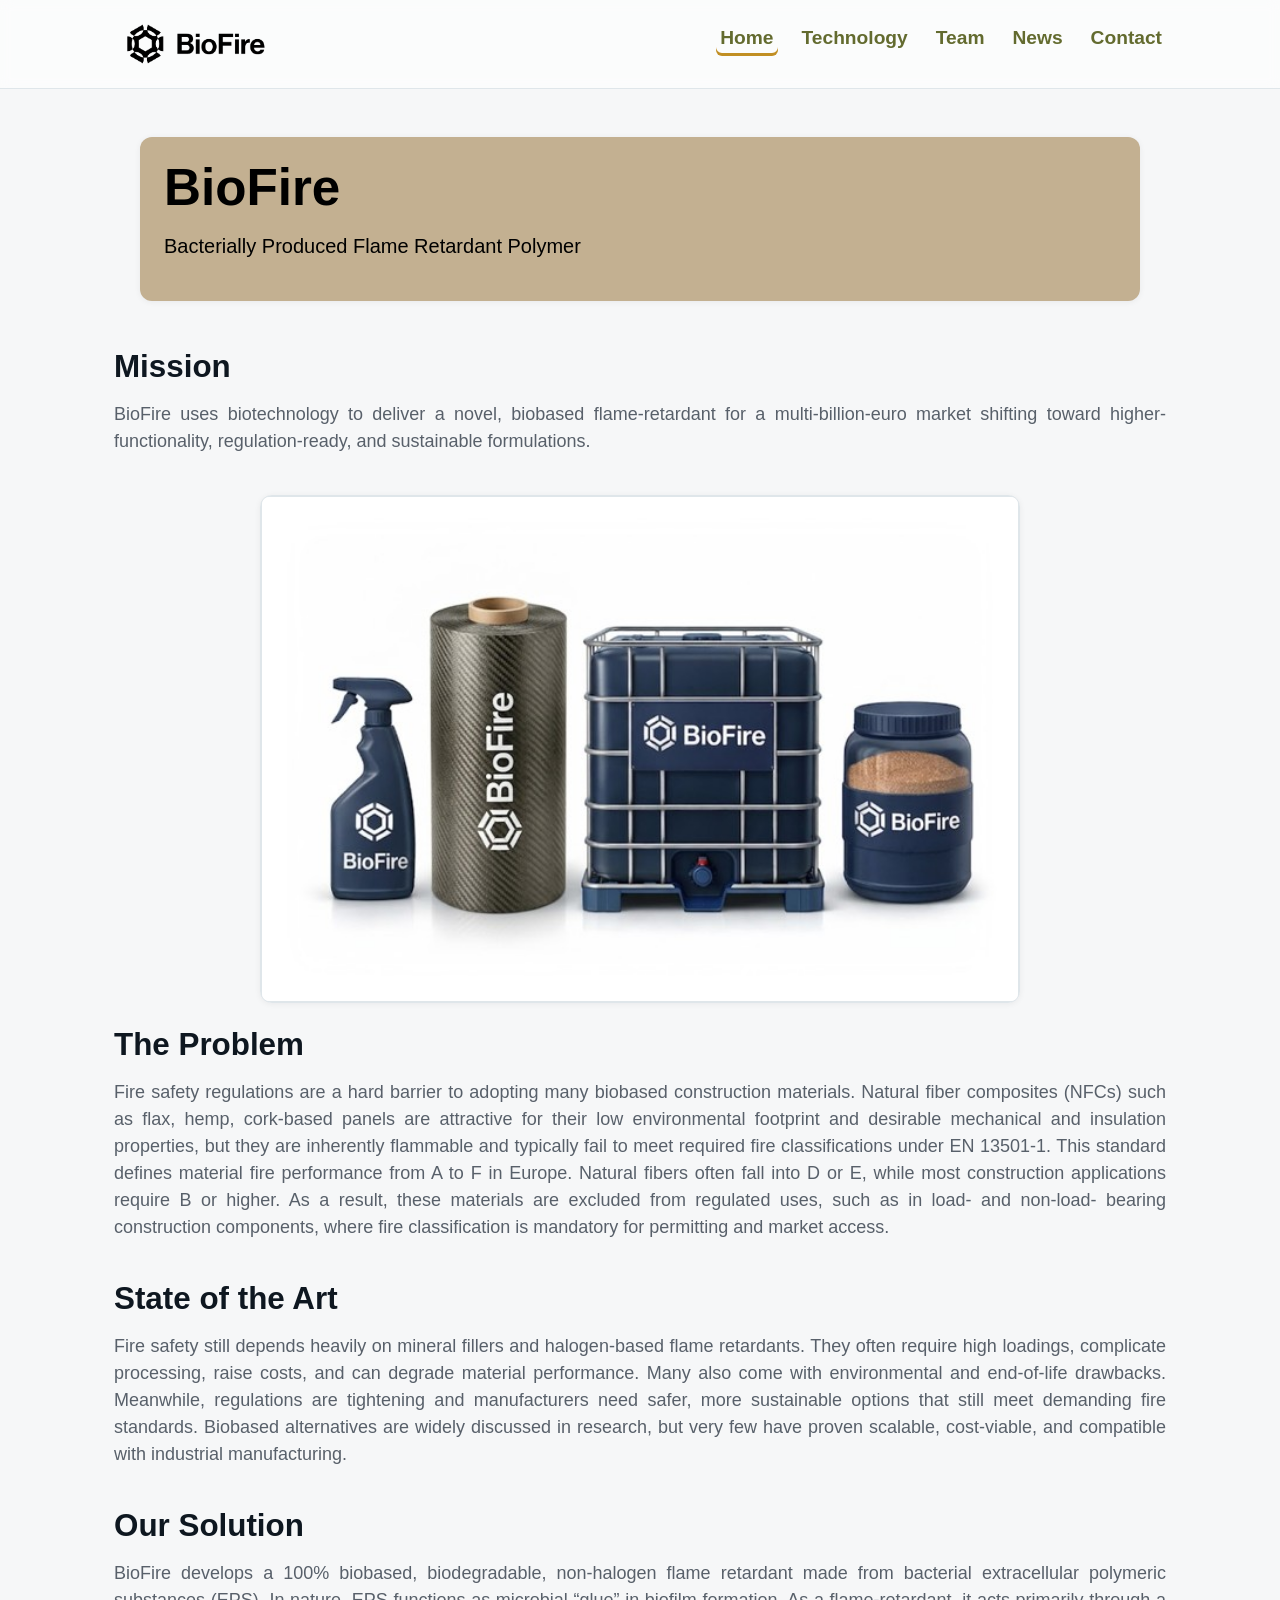
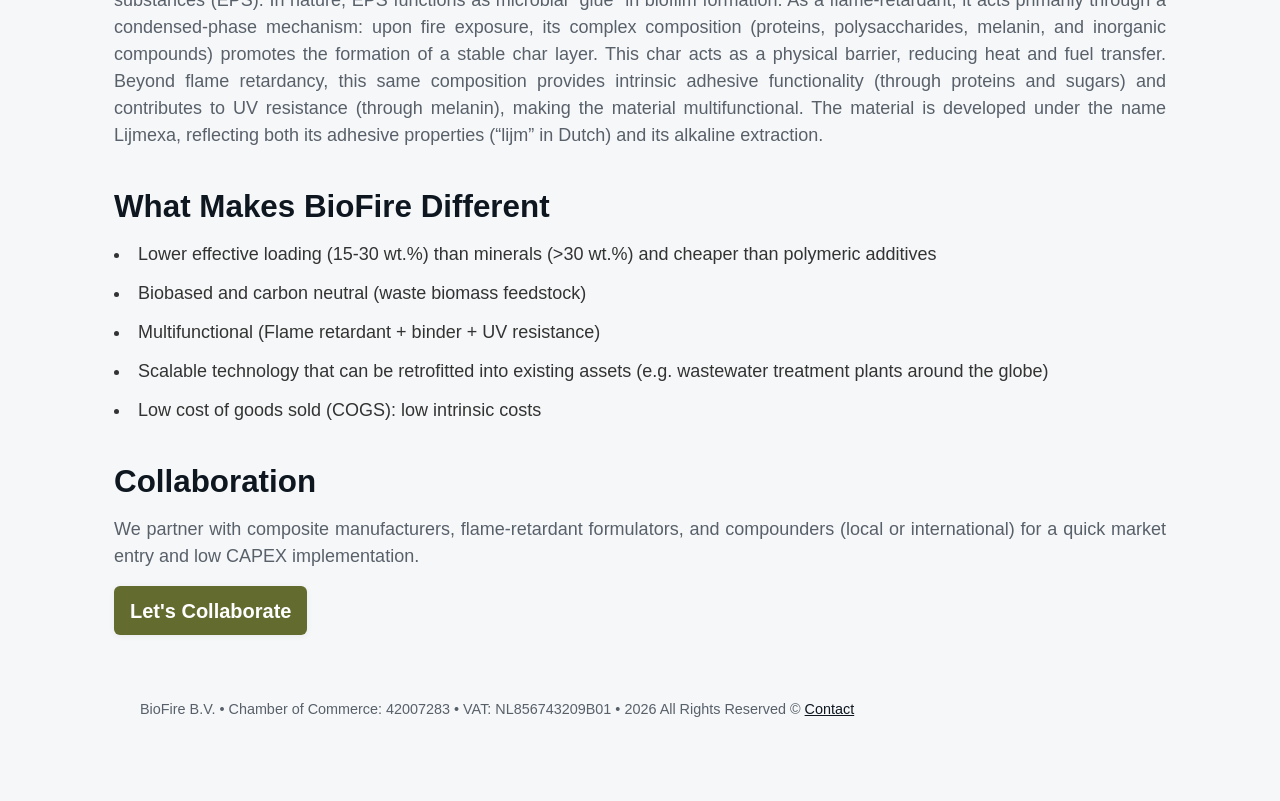
==== index.html @ 43d575d9 "Add files via upload" ====
<!doctype html>
<html lang="en">
<head>
  <meta charset="utf-8" />
  <meta name="viewport" content="width=device-width, initial-scale=1" />
  <title>BioFire – Bacterially-Produced Flame Retardant Polymer</title>
  <link rel="stylesheet" href="style.css" />
</head>
<body>
  <header class="header">
    <nav class="nav">
      <a href="index.html" class="nav-brand" aria-label="BioFire">
        <img src="assets/Logo.png" alt="BioFire logo" class="logo" />
      </a>
      <button class="nav-toggle" aria-label="Toggle navigation">
        <span class="bar"></span>
        <span class="bar"></span>
        <span class="bar"></span>
      </button>
      <ul class="nav-links">
        <li><a href="index.html" class="active" aria-current="page">Home</a></li>
        <li><a href="technology.html">Technology</a></li>
        <li><a href="team.html">Team</a></li>
        <li><a href="news.html">News</a></li>
        <li><a href="contact.html">Contact</a></li>
      </ul>
    </nav>
  </header>

  <main class="wrap">
    <section class="hero container">
      <h1>BioFire</h1>
      <p class="subheading">Bacterially Produced Flame Retardant Polymer</p>
    </section>

    <section>
      <h2>Mission</h2>
      <p>BioFire uses biotechnology to deliver a novel, biobased flame-retardant for a multi-billion-euro market shifting toward higher-functionality, regulation-ready, and sustainable formulations.</p>
    </section>

    <section class="container">
      <div class="product-figure card">
        <img src="assets/HomePage_picture.jpg" alt="BioFire product" class="product-image" />
      </div>
    </section>

    <section>
      <h2>The Problem</h2>
      <p>Fire safety regulations are a hard barrier to adopting many biobased construction materials. Natural fiber composites (NFCs) such as flax, hemp, cork-based panels are attractive for their low environmental footprint and desirable mechanical and insulation properties, but they are inherently flammable and typically fail to meet required fire classifications under EN 13501-1. This standard defines material fire performance from A to F in Europe. Natural fibers often fall into D or E, while most construction applications require B or higher. As a result, these materials are excluded from regulated uses, such as in load- and non-load- bearing construction components, where fire classification is mandatory for permitting and market access. </p>
    </section>

    <section>
      <h2>State of the Art</h2>
      <p>Fire safety still depends heavily on mineral fillers and halogen-based flame retardants. They often require high loadings, complicate processing, raise costs, and can degrade material performance. Many also come with environmental and end-of-life drawbacks. Meanwhile, regulations are tightening and manufacturers need safer, more sustainable options that still meet demanding fire standards. Biobased alternatives are widely discussed in research, but very few have proven scalable, cost-viable, and compatible with industrial manufacturing.</p>
    </section>

    <section>
      <h2>Our Solution</h2>
      <p>BioFire develops a 100% biobased, biodegradable, non-halogen flame retardant made from bacterial extracellular polymeric substances (EPS). In nature, EPS functions as microbial “glue” in biofilm formation. As a flame-retardant, it acts primarily through a condensed-phase mechanism: upon fire exposure, its complex composition (proteins, polysaccharides, melanin, and inorganic compounds) promotes the formation of a stable char layer. This char acts as a physical barrier, reducing heat and fuel transfer. Beyond flame retardancy, this same composition provides intrinsic adhesive functionality (through proteins and sugars) and contributes to UV resistance (through melanin), making the material multifunctional. The material is developed under the name Lijmexa, reflecting both its adhesive properties (“lijm” in Dutch) and its alkaline extraction.
    </section>

    <section>
      <h2>What Makes BioFire Different</h2>
        <li>Lower effective loading (15-30 wt.%) than minerals (>30 wt.%) and cheaper than polymeric additives</li>
        <li>Biobased and carbon neutral (waste biomass feedstock)</li>
        <li>Multifunctional (Flame retardant + binder + UV resistance)</li>
        <li>Scalable technology that can be retrofitted into existing assets (e.g. wastewater treatment plants around the globe)</li>
        <li>Low cost of goods sold (COGS): low intrinsic costs</li>
      </ul>
    </section>

    <section>
      <h2>Collaboration</h2>
      <p>We partner with composite manufacturers, flame-retardant formulators, and compounders (local or international) for a quick market entry and low CAPEX implementation.</p>
      <a href="contact.html" class="btn">Let's Collaborate</a>
    </section>
    <footer>
      <div class="container">
        <p> BioFire B.V. • Chamber of Commerce: 42007283 • VAT: NL856743209B01 • 2026 All Rights Reserved © <a href="contact.html">Contact</a></p>
      </div>
    </footer>
    <script src="script.js"></script>
  </main>
</body>
</html>
---- style.css ----
/* Design system variables (adjust to match assets/Color palette.png) */
:root {
  /* Palette (industrial / technical) */
  --color-bg: #f6f7f8;
  --color-surface: #ffffff;
  --color-text: #0e1720;
  --color-muted: #58606a;
  --color-border: #dfe6ea;
  --color-primary: #1f4a6b; /* steel/blue */
  --color-accent: #c18f24;  /* warm amber accent */

  /* Spacing scale */
  --space-xs: 0.25rem;
  --space-sm: 0.5rem;
  --space-md: 1rem;
  --space-lg: 1.5rem;
  --space-xl: 3rem;

  /* Radii & shadows */
  --radius-sm: 6px;
  --radius-md: 12px;
  --shadow-sm: 0 1px 6px rgba(10,20,30,0.06);
  --shadow-md: 0 6px 20px rgba(10,20,30,0.08);

  /* Type scale (fluid) */
  --fs-base: 1.125rem;
  --fs-lg: clamp(1.125rem, 1vw + 0.75rem, 1.25rem);
  --fs-xl: clamp(1.5rem, 2.5vw, 2.625rem);
  --fs-xxl: clamp(2rem, 4vw, 3.25rem);
}

* { box-sizing: border-box; }

body {
  font-family: "Gill Sans Nova", "Gill Sans", "Trebuchet MS", sans-serif;
  -webkit-font-smoothing: antialiased;
  -moz-osx-font-smoothing: grayscale;
  color: var(--color-text);
  background-color: var(--color-bg);
  margin: 0;
  padding: 0;
  line-height: 1.5;
  font-size: var(--fs-base);
}

/* Header & Navigation */
.header {
  border-bottom: 1px solid var(--color-border);
  position: sticky;
  top: 0;
  background-color: rgba(255,255,255,0.6);
  backdrop-filter: blur(6px);
  z-index: 100;
}

.nav {
  max-width: 1100px;
  margin: 0 auto;
  padding: var(--space-md) var(--space-lg);
  display: flex;
  align-items: center;
  justify-content: space-between;
  gap: var(--space-lg);
}

.nav-brand {
  display: inline-flex;
  align-items: center;
  gap: 0.75rem;
  text-decoration: none;
}

.logo {
  height: 56px;
  width: auto;
  display: inline-block;
}

.site-title {
  font-weight: 700;
  color: var(--color-primary);
  font-size: var(--fs-lg);
}

.nav-links {
  display: flex;
  list-style: none;
  margin: 0;
  padding: 0;
  gap: 1.25rem;
  align-items: center;
}

.nav-links a {
  text-decoration: none;
  color: #636B2F;
  font-size: 1.2rem;
  font-weight: 600;
  padding: 0.5rem 0.25rem;
  border-radius: 6px;
}

.nav-links a:hover {
  color: #636B2F;
  box-shadow: inset 0 -3px 0 var(--color-accent);
}

.nav-links a.active,
.nav-links a[aria-current="page"] {
  color: #636B2F;
  box-shadow: inset 0 -3px 0 var(--color-accent);
}

/* Mobile nav toggle */
.nav-toggle {
  background: none;
  border: none;
  display: none;
  gap: 0.5rem;
  align-items: center;
  cursor: pointer;
}

.nav-toggle .bar {
  width: 22px;
  height: 2px;
  background: var(--color-text);
  display: block;
  border-radius: 2px;
}

/* Main content wrapper */
.wrap {
  max-width: 1100px;
  margin: 0 auto;
  padding: var(--space-xl) var(--space-lg);
}

.container { max-width: 1000px; margin: 0 auto; }

/* Hero section */
.hero {
  margin-bottom: var(--space-xl);
  padding: var(--space-lg);
  background: #C3B091;
  border-radius: var(--radius-md);
  box-shadow: var(--shadow-sm);
}

.resources-subheading {
  font-size: 1rem;
}

.hero h1 {
  font-size: var(--fs-xxl);
  font-weight: 800;
  line-height: 1.05;
  margin: 0 0 var(--space-md) 0;
  color: #000;
}

.hero .subheading {
  font-size: var(--fs-lg);
  color: #000;
  margin: 0 0 var(--space-md) 0;
}

.hero-actions { display: flex; gap: var(--space-md); align-items: center; }

/* Section styling */
section { margin-bottom: calc(var(--space-lg) + var(--space-md)); }

h2 {
  font-size: clamp(1.25rem, 1.2vw + 1rem, 2rem);
  font-weight: 700;
  margin: var(--space-lg) 0 var(--space-md) 0;
  line-height: 1.15;
}

h3 {
  font-size: 1.25rem;
  font-weight: 600;
  margin: 1.5rem 0 0.75rem 0;
}

p { margin: 0 0 var(--space-md) 0; color: var(--color-muted); text-align: justify; }

ul, ol {
  margin: 1rem 0;
  padding-left: 1.5rem;
}

li {
  margin-bottom: 0.75rem;
  color: #333;
}

/* Call-to-action button */
.btn {
  display: inline-flex;
  align-items: center;
  gap: 0.5rem;
  background: #636B2F;
  color: white;
  padding: 0.6rem 1rem;
  border-radius: var(--radius-sm);
  text-decoration: none;
  font-weight: 700;
  font-size: var(--fs-lg);
  box-shadow: var(--shadow-sm);
}

.resource-gallery {
  display: grid;
  grid-template-columns: repeat(3, minmax(0, 1fr));
  gap: 1.5rem;
  margin-top: var(--space-lg);
}

.resource-card {
  padding: 1rem;
  display: flex;
  flex-direction: column;
  gap: 0.75rem;
  align-items: stretch;
}

.resource-image {
  width: 100%;
  height: 280px;
  object-fit: cover;
  border-radius: var(--radius-sm);
  display: block;
}

.resource-card figcaption {
  color: var(--color-text);
  font-size: 0.9rem;
  line-height: 1.5;
  text-align: left;
}

.resource-card figcaption strong {
  font-weight: 700;
  display: block;
  margin-bottom: 0.25rem;
}

.btn.secondary {
  background: transparent;
  color: var(--color-primary);
  border: 1px solid var(--color-border);
}

.btn:focus { outline: 3px solid rgba(31,74,107,0.12); }

/* Forms */
.form-group {
  margin-bottom: 1.5rem;
  display: flex;
  flex-direction: column;
}

label {
  font-weight: 500;
  margin-bottom: 0.5rem;
  display: block;
}

input[type="text"],
input[type="email"],
textarea {
  padding: 0.75rem;
  font-family: "Gill Sans Nova", "Gill Sans", "Trebuchet MS", sans-serif;
  font-size: 1rem;
  border: 1px solid var(--color-border);
  border-radius: 4px;
  background-color: #fafafa;
}

input[type="text"]:focus,
input[type="email"]:focus,
textarea:focus {
  outline: none;
  border-color: var(--color-text);
  background-color: var(--color-bg);
}

textarea {
  resize: vertical;
}

a {
  color: var(--color-text);
}

/* Team layout */
.team { display: grid; grid-template-columns: 1fr; gap: 1rem; }

.team-member { display: flex; align-items: center; gap: 1rem; }

.team-photo { width: 88px; height: 88px; object-fit: cover; border-radius: 8px; flex: 0 0 88px; }

.card {
  background: var(--color-surface);
  border: 1px solid var(--color-border);
  border-radius: var(--radius-md);
  padding: 1rem;
  box-shadow: var(--shadow-sm);
}

.card.padded { padding: 1.25rem; }

.card h3 { margin: 0 0 0.5rem 0; color: var(--color-text); }

.section-title {
  display: flex;
  align-items: baseline;
  gap: 1rem;
}

.section-title .eyebrow { color: var(--color-accent); font-weight: 700; }

.muted { color: var(--color-muted); }

.member-info h3 { margin: 0; }

@media (min-width: 720px) { .team { grid-template-columns: 1fr 1fr; } }

/* Cards grid for technology page */
.cards { display: grid; gap: 1rem; grid-template-columns: 1fr; }
@media (min-width: 880px) { .cards { grid-template-columns: repeat(2, 1fr); } }

/* Zoom adjustments */
.team-photo.zoom-out { transform: scale(0.85); }

/* Partners logos */
.partners {
  margin-top: 3rem;
}
.partners-logos {
  display: flex;
  flex-wrap: wrap;
  gap: 1rem;
  align-items: center;
  justify-content: center;
}
.partners-logos img {
  max-height: 48px;
  width: auto;
  opacity: 0.95;
  filter: grayscale(0);
}
@media (min-width: 720px) {
  .partners-logos img { max-height: 64px; }
}

/* Video grid for technology demos */
.video-grid {
  display: grid;
  grid-template-columns: 1fr;
  gap: 1rem;
  margin-top: 1rem;
}
@media (min-width: 880px) { .video-grid { grid-template-columns: repeat(3, 1fr); } }

.video-grid figure {
  margin: 0;
  display: flex;
  flex-direction: column;
  align-items: center;
}

.video-grid video {
  flex: 0 0 auto;
  width: auto;
  height: auto;
  max-width: none;
  border-radius: 6px;
  background: #000;
}

.video-grid figcaption {
  margin-top: 0.5rem;
  font-size: 0.95rem;
  color: #444;
}

.video-note {
  margin-top: 0.75rem;
  font-size: 0.95rem;
  color: #555;
}
@media (max-width: 768px) {
  .video-grid { gap: 0.75rem; }
}

/* Responsive design */
.@media (max-width: 880px) {
  .nav { padding: var(--space-sm) var(--space-md); }
  .nav-links { display: none; }
  .nav-toggle { display: inline-flex; }
  .wrap { padding: var(--space-lg) var(--space-md); }
  .logo { height: 48px; }
  .hero h1 { font-size: clamp(1.5rem, 4vw, 2rem); }
  .hero .subheading { font-size: 0.95rem; }
}

/* When nav open on mobile */
.nav-open .nav-links { display: flex; flex-direction: column; gap: 0.5rem; background: transparent; margin-top: var(--space-sm); }

footer {
  margin-top: var(--space-xl);
  padding: var(--space-md) var(--space-lg);
  background: transparent;
  color: var(--color-muted);
  font-size: 0.9rem;
}

/* Map sizing */
.map-wrapper { max-width: 640px; margin-top: var(--space-md); }
.map-iframe { width: 100%; height: 240px; border: 0; border-radius: 8px; }

/* Product image on Home */
.product-figure { max-width: 760px; margin: 0 auto var(--space-md); padding: 0; }
.product-image { width: 100%; height: auto; display: block; border-radius: 8px; border: 1px solid var(--color-border); }

/* News items */
.news-item { margin-bottom: 2rem; }
.news-image { width: 25%; height: auto; display: block; border-radius: 8px; border: 1px solid var(--color-border); margin-top: 1rem; }
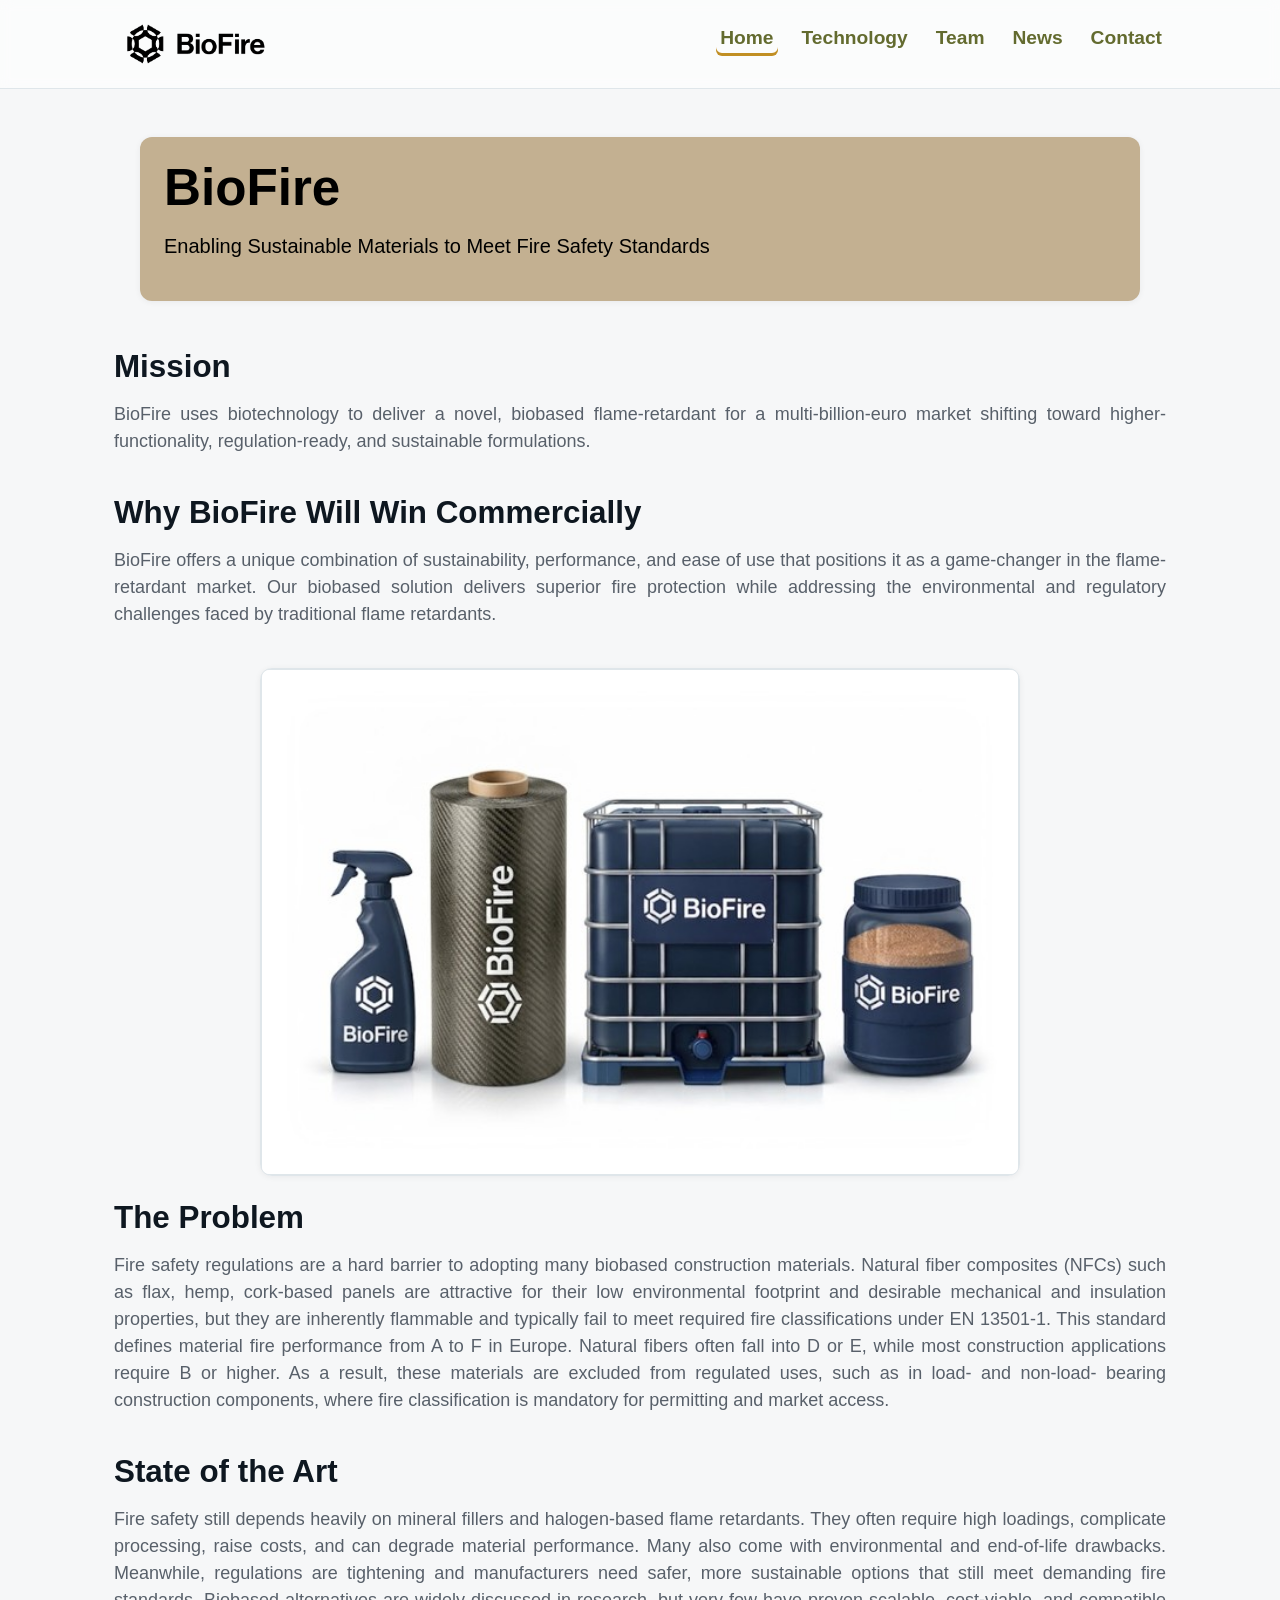
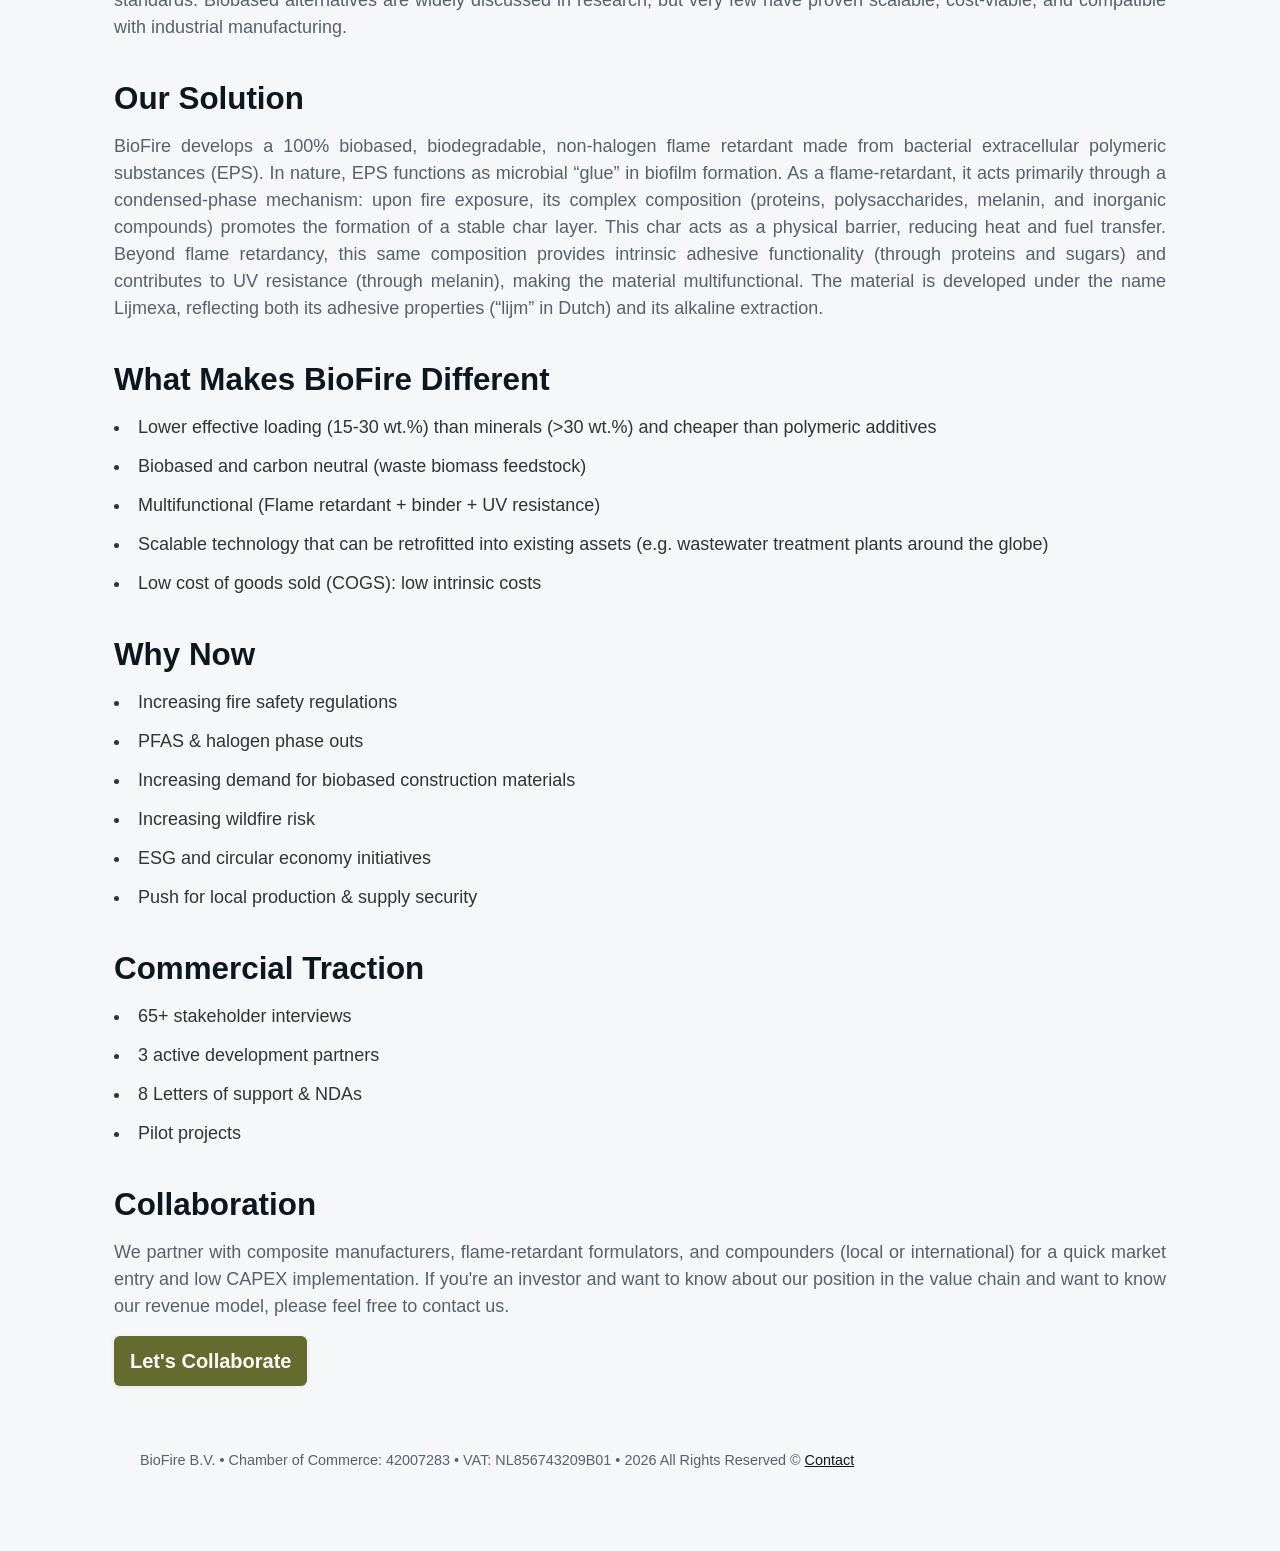
==== commit 758deb65: "Add files via upload" ====
--- a/index.html
+++ b/index.html
@@ -30,12 +30,17 @@
   <main class="wrap">
     <section class="hero container">
       <h1>BioFire</h1>
-      <p class="subheading">Bacterially Produced Flame Retardant Polymer</p>
+      <p class="subheading">Enabling Sustainable Materials to Meet Fire Safety Standards</p>
     </section>
 
     <section>
       <h2>Mission</h2>
       <p>BioFire uses biotechnology to deliver a novel, biobased flame-retardant for a multi-billion-euro market shifting toward higher-functionality, regulation-ready, and sustainable formulations.</p>
+    </section>
+
+    <section>
+      <h2>Why BioFire Will Win Commercially</h2>
+      <p>BioFire offers a unique combination of sustainability, performance, and ease of use that positions it as a game-changer in the flame-retardant market. Our biobased solution delivers superior fire protection while addressing the environmental and regulatory challenges faced by traditional flame retardants.</p>
     </section>
 
     <section class="container">
@@ -69,9 +74,29 @@
       </ul>
     </section>
 
+        <section>
+      <h2>Why Now</h2>
+          <li>Increasing fire safety regulations</li>
+          <li>PFAS & halogen phase outs</li>
+          <li>Increasing demand for biobased construction materials</li>
+          <li>Increasing wildfire risk</li>
+          <li>ESG and circular economy initiatives</li>
+          <li>Push for local production & supply security</li>
+      </ul>
+    </section>
+
+    </section>
+    <section>
+      <h2>Commercial Traction</h2>
+      <li>65+ stakeholder interviews</li>
+      <li>3 active development partners</li>
+      <li>8 Letters of support & NDAs</li>
+      <li>Pilot projects</li>
+    </section>
+
     <section>
       <h2>Collaboration</h2>
-      <p>We partner with composite manufacturers, flame-retardant formulators, and compounders (local or international) for a quick market entry and low CAPEX implementation.</p>
+      <p>We partner with composite manufacturers, flame-retardant formulators, and compounders (local or international) for a quick market entry and low CAPEX implementation. If you're an investor and want to know about our position in the value chain and want to know our revenue model, please feel free to contact us.</p>
       <a href="contact.html" class="btn">Let's Collaborate</a>
     </section>
     <footer>
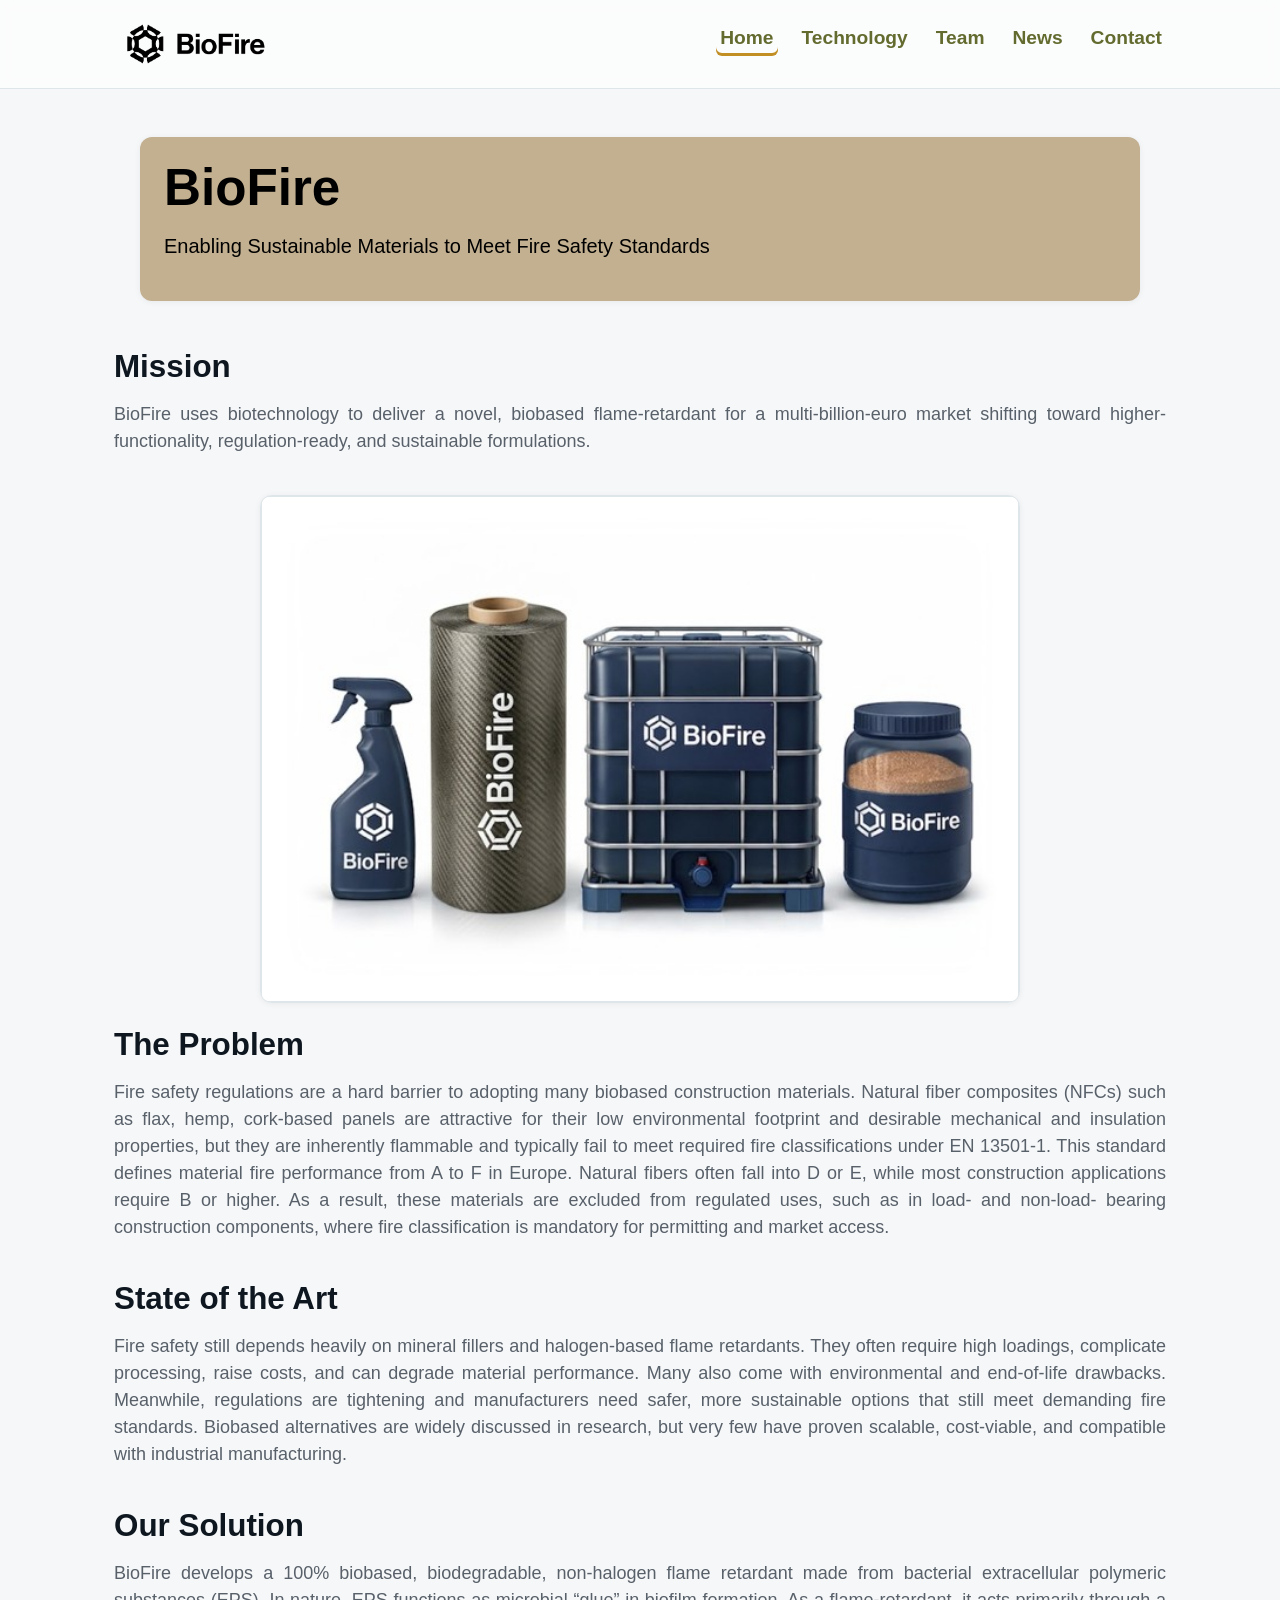
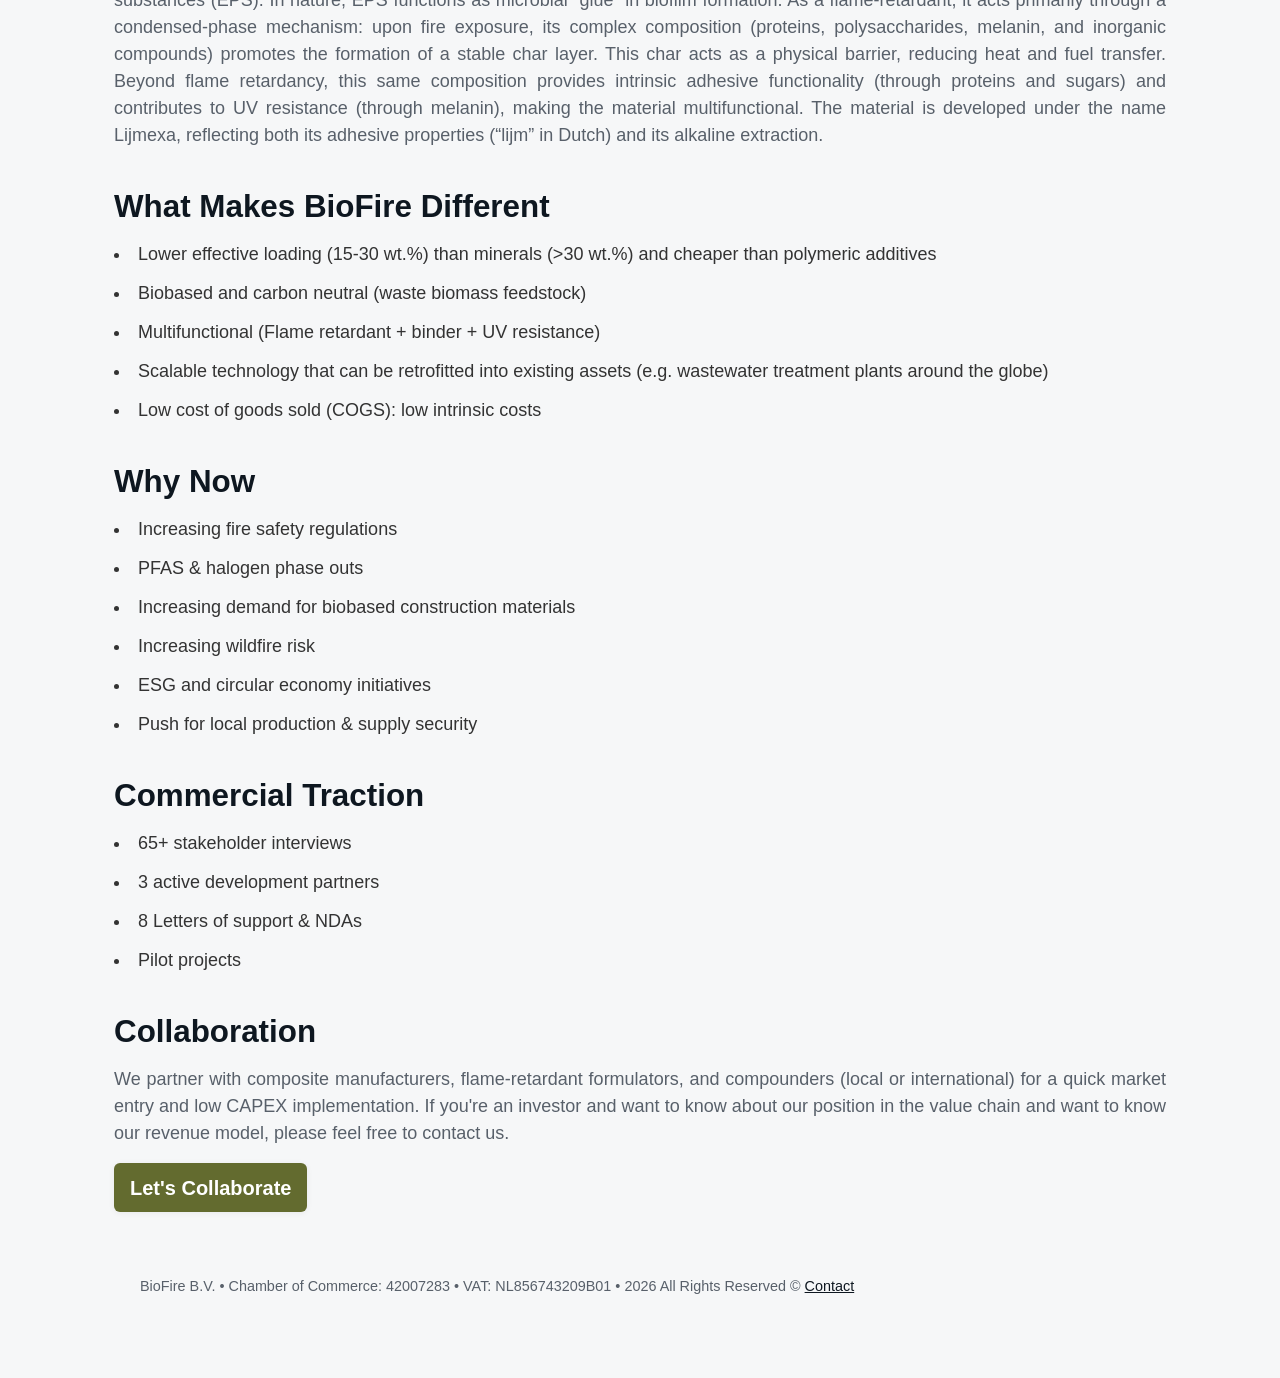
==== commit 41b82ba9: "Add files via upload" ====
--- a/index.html
+++ b/index.html
@@ -36,11 +36,6 @@
     <section>
       <h2>Mission</h2>
       <p>BioFire uses biotechnology to deliver a novel, biobased flame-retardant for a multi-billion-euro market shifting toward higher-functionality, regulation-ready, and sustainable formulations.</p>
-    </section>
-
-    <section>
-      <h2>Why BioFire Will Win Commercially</h2>
-      <p>BioFire offers a unique combination of sustainability, performance, and ease of use that positions it as a game-changer in the flame-retardant market. Our biobased solution delivers superior fire protection while addressing the environmental and regulatory challenges faced by traditional flame retardants.</p>
     </section>
 
     <section class="container">
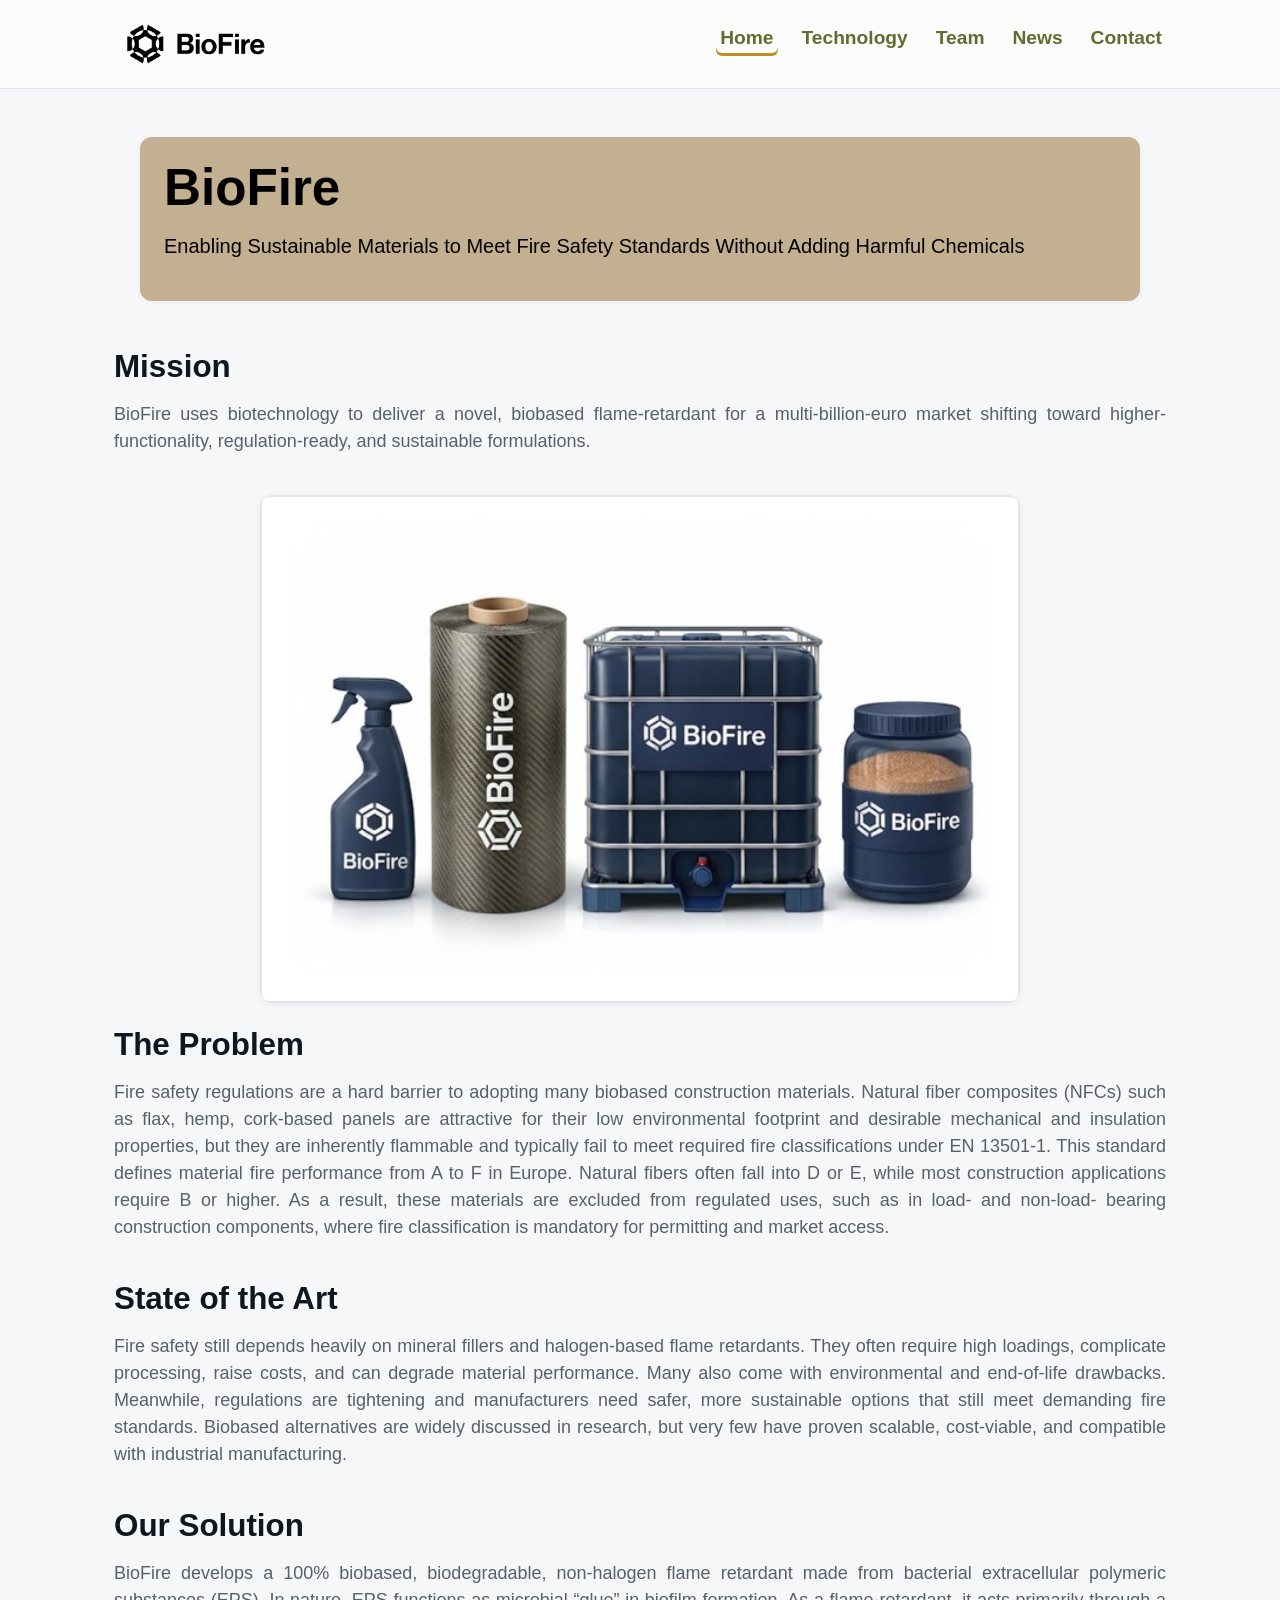
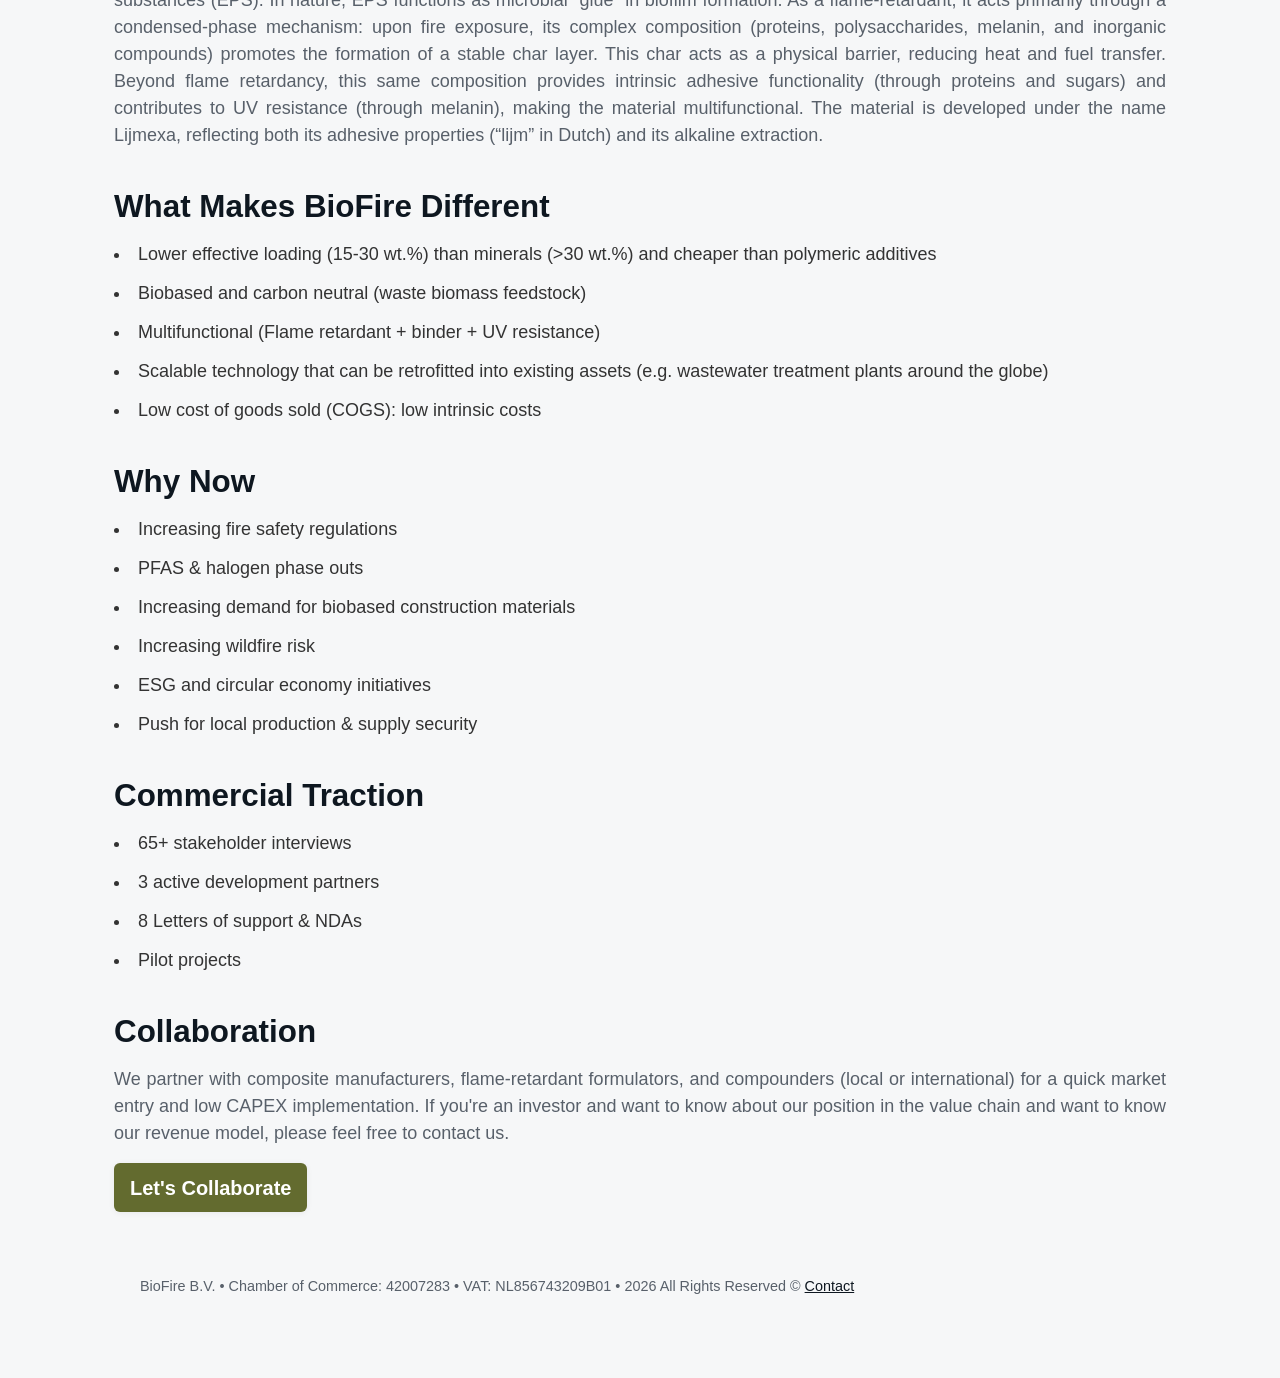
==== commit 4aeaac11: "Add files via upload" ====
--- a/index.html
+++ b/index.html
@@ -30,7 +30,7 @@
   <main class="wrap">
     <section class="hero container">
       <h1>BioFire</h1>
-      <p class="subheading">Enabling Sustainable Materials to Meet Fire Safety Standards</p>
+      <p class="subheading">Enabling Sustainable Materials to Meet Fire Safety Standards Without Adding Harmful Chemicals</p>
     </section>
 
     <section>
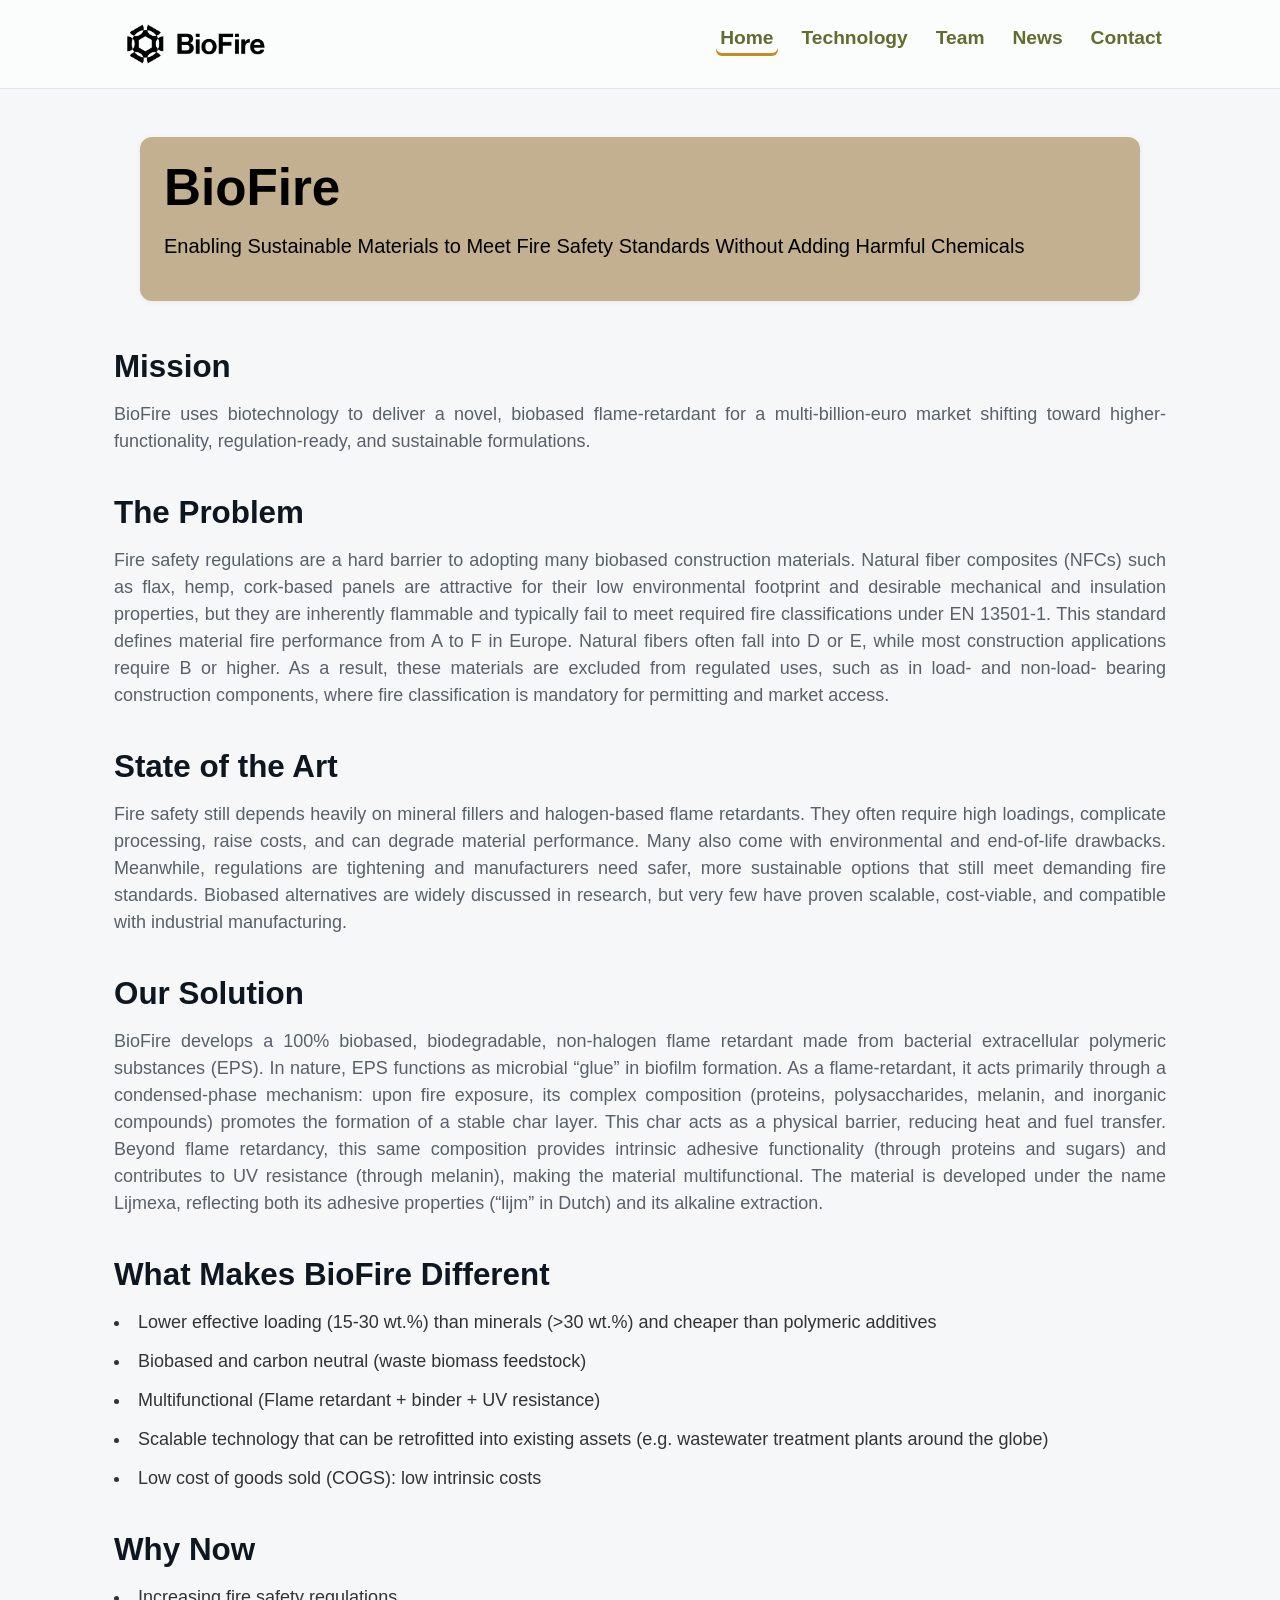
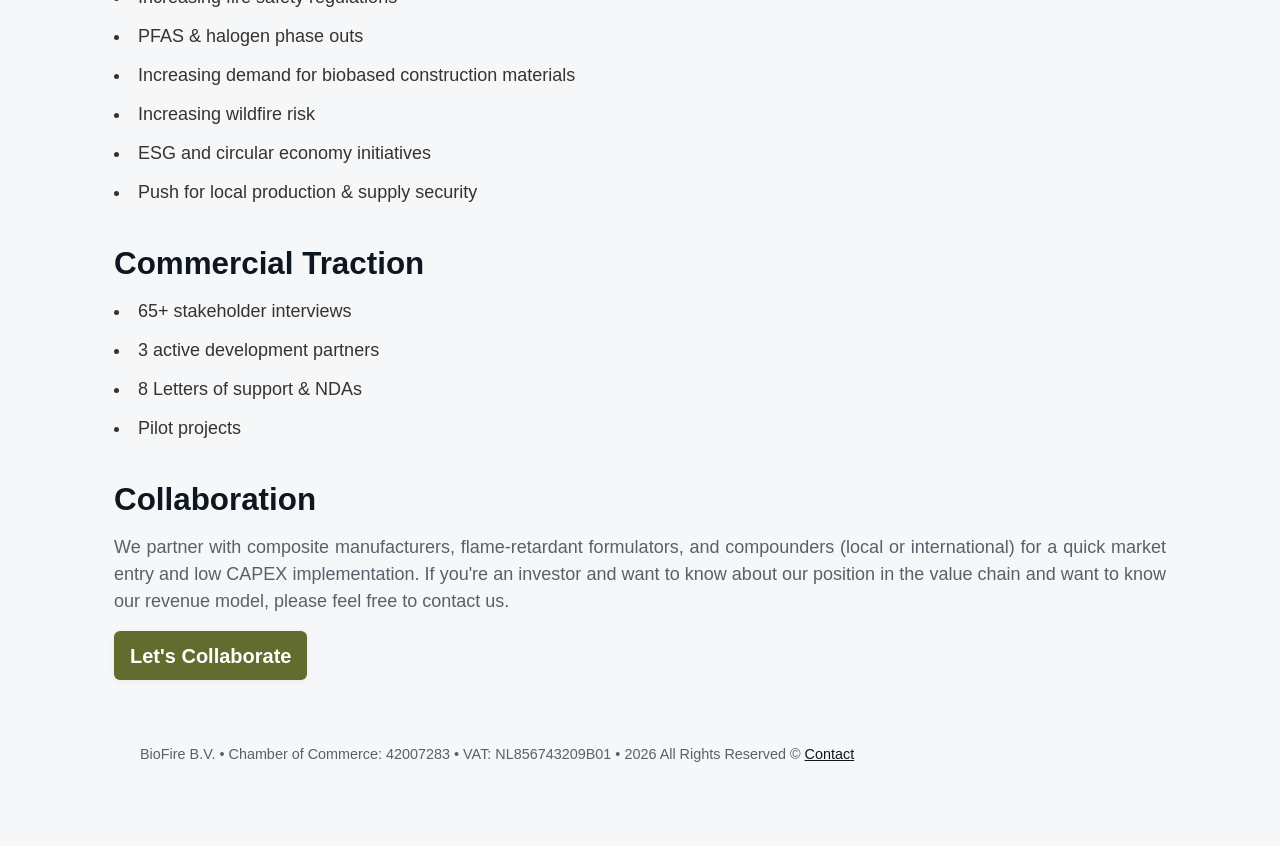
==== commit bd9d72b6: "Add files via upload" ====
--- a/index.html
+++ b/index.html
@@ -36,12 +36,6 @@
     <section>
       <h2>Mission</h2>
       <p>BioFire uses biotechnology to deliver a novel, biobased flame-retardant for a multi-billion-euro market shifting toward higher-functionality, regulation-ready, and sustainable formulations.</p>
-    </section>
-
-    <section class="container">
-      <div class="product-figure card">
-        <img src="assets/HomePage_picture.jpg" alt="BioFire product" class="product-image" />
-      </div>
     </section>
 
     <section>
--- a/style.css
+++ b/style.css
@@ -311,6 +311,24 @@
 
 .card.padded { padding: 1.25rem; }
 
+.summary-box h2,
+.summary-box h3,
+.summary-box p,
+.summary-box li {
+  font-family: inherit;
+}
+
+.summary-box h2,
+.summary-box h3 {
+  color: var(--color-text);
+}
+
+.summary-box p,
+.summary-box li {
+  color: var(--color-muted);
+  text-align: justify;
+}
+
 .card h3 { margin: 0 0 0.5rem 0; color: var(--color-text); }
 
 .section-title {
@@ -369,13 +387,16 @@
   display: flex;
   flex-direction: column;
   align-items: center;
+  width: 100%;
+  max-width: 320px;
+  margin-inline: auto;
 }
 
 .video-grid video {
   flex: 0 0 auto;
-  width: auto;
+  width: 100%;
   height: auto;
-  max-width: none;
+  max-width: 100%;
   border-radius: 6px;
   background: #000;
 }
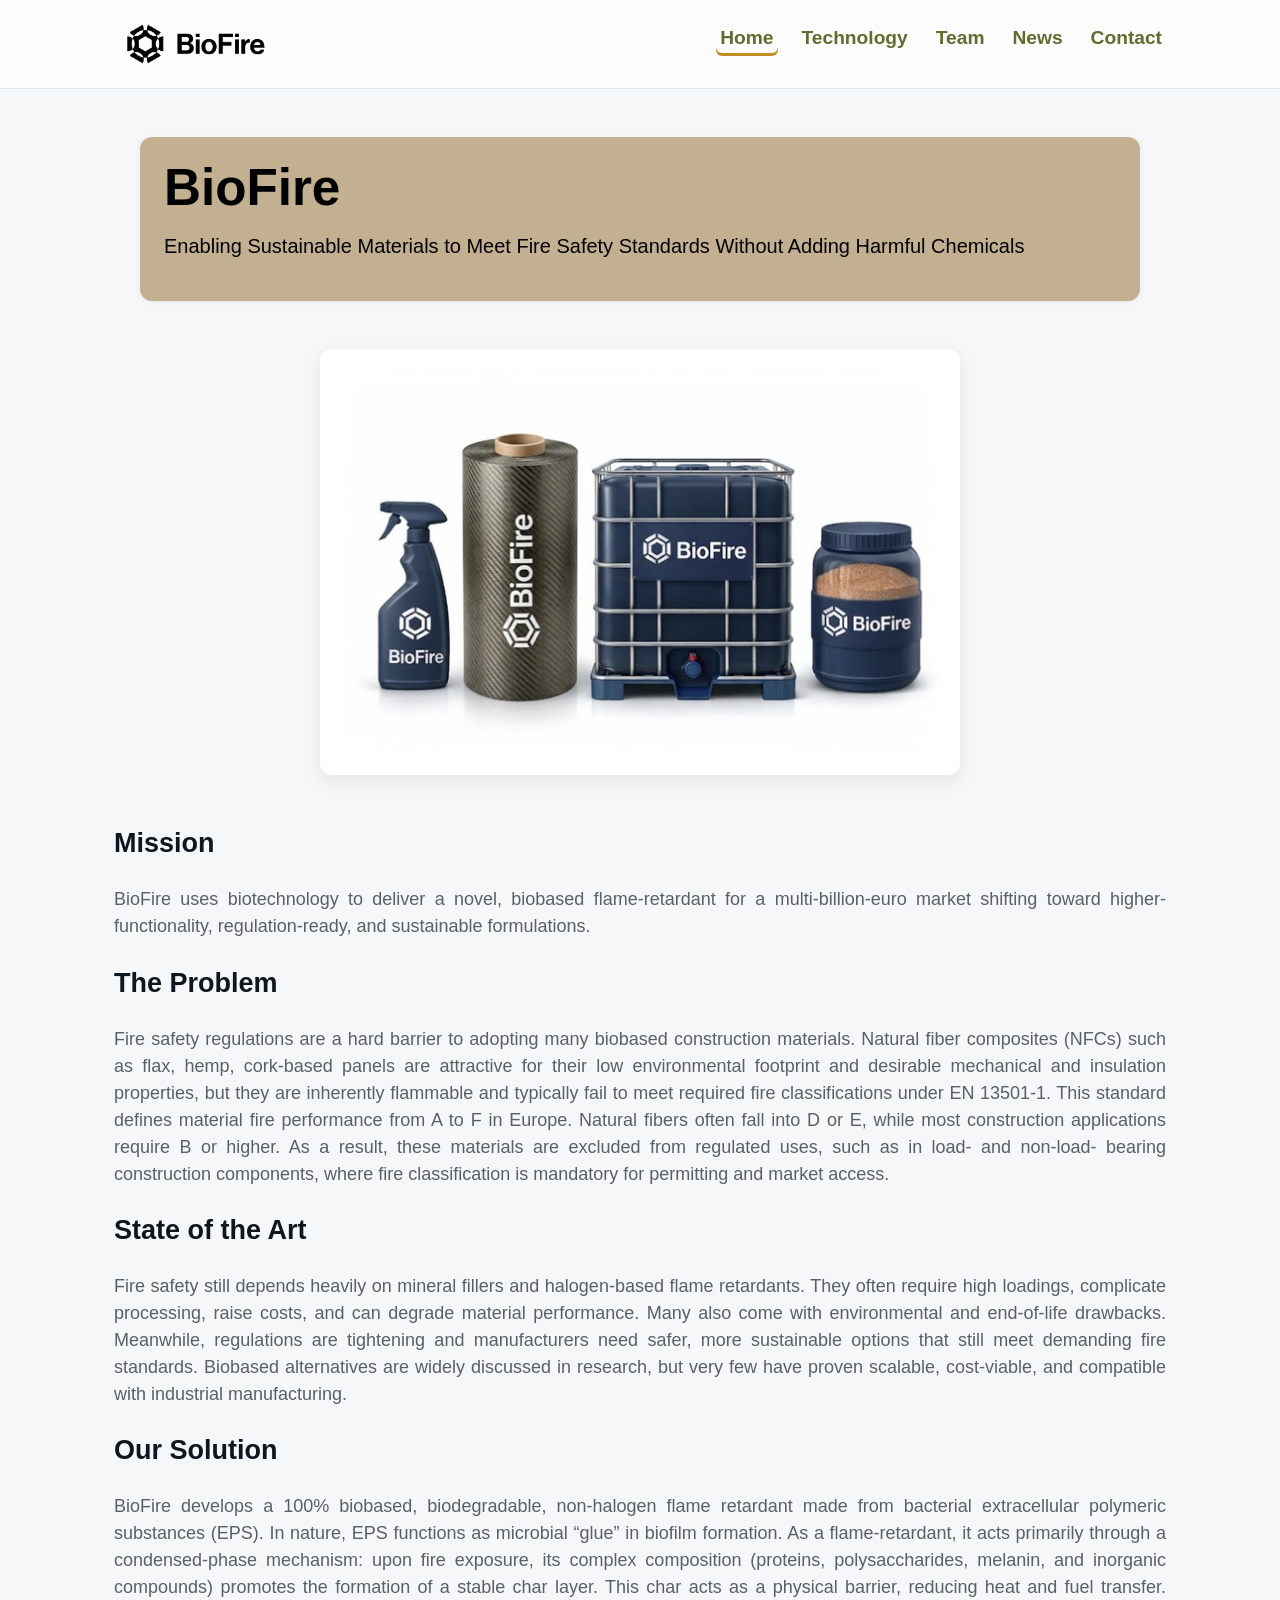
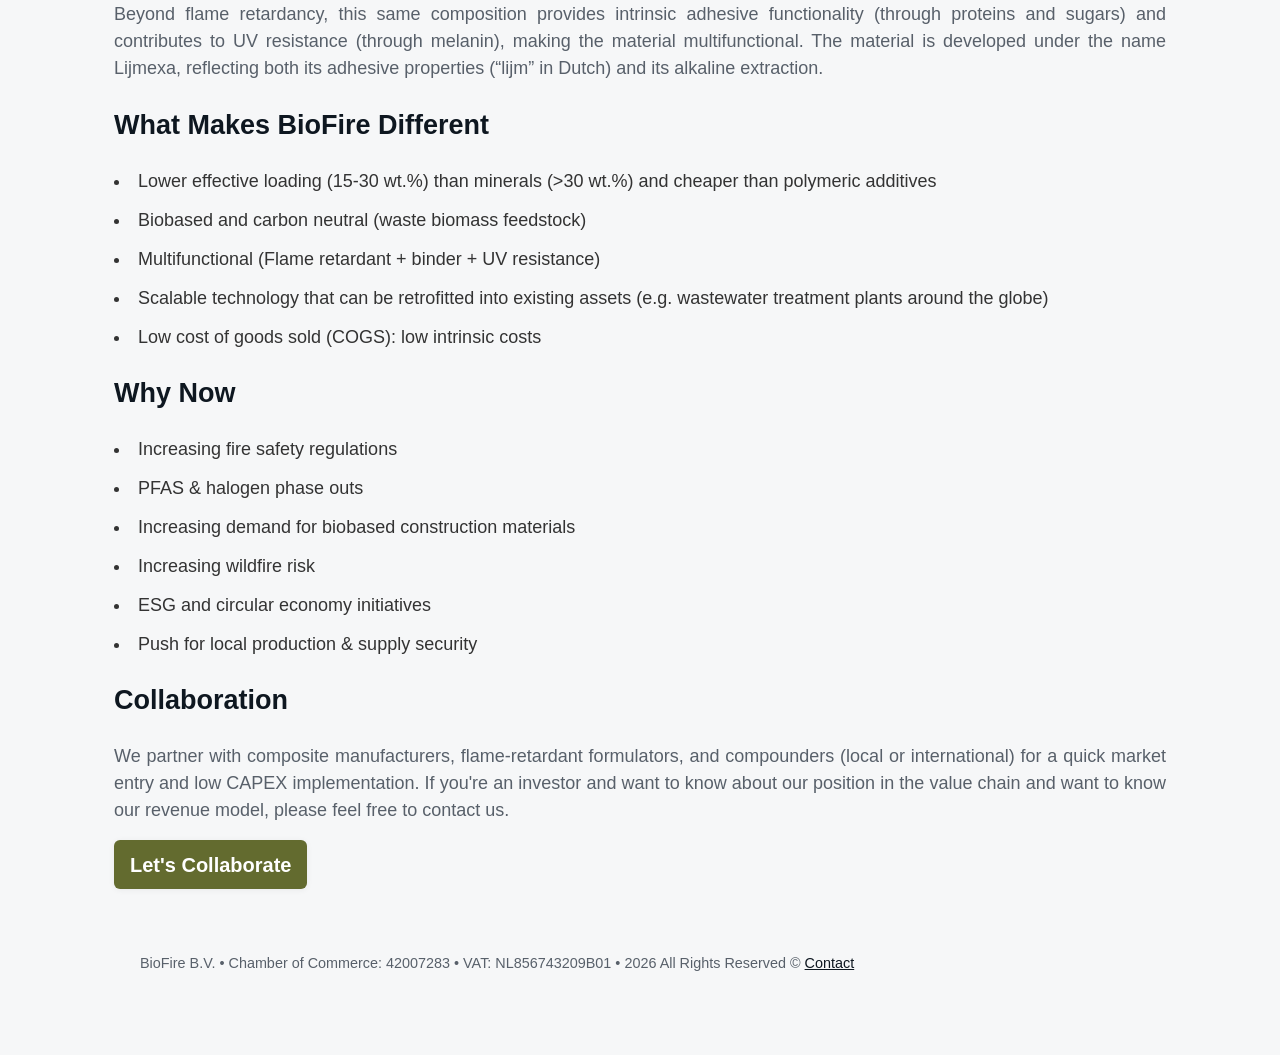
==== commit 12ce4a0a: "Add files via upload" ====
--- a/index.html
+++ b/index.html
@@ -31,6 +31,10 @@
     <section class="hero container">
       <h1>BioFire</h1>
       <p class="subheading">Enabling Sustainable Materials to Meet Fire Safety Standards Without Adding Harmful Chemicals</p>
+    </section>
+
+    <section class="hero-image-section">
+      <img src="assets/HomePage_picture.jpg" alt="BioFire homepage illustration" class="hero-image" />
     </section>
 
     <section>
@@ -74,15 +78,6 @@
       </ul>
     </section>
 
-    </section>
-    <section>
-      <h2>Commercial Traction</h2>
-      <li>65+ stakeholder interviews</li>
-      <li>3 active development partners</li>
-      <li>8 Letters of support & NDAs</li>
-      <li>Pilot projects</li>
-    </section>
-
     <section>
       <h2>Collaboration</h2>
       <p>We partner with composite manufacturers, flame-retardant formulators, and compounders (local or international) for a quick market entry and low CAPEX implementation. If you're an investor and want to know about our position in the value chain and want to know our revenue model, please feel free to contact us.</p>
--- a/style.css
+++ b/style.css
@@ -165,12 +165,22 @@
   margin: 0 0 var(--space-md) 0;
 }
 
-.hero-actions { display: flex; gap: var(--space-md); align-items: center; }
-
-/* Section styling */
-section { margin-bottom: calc(var(--space-lg) + var(--space-md)); }
-
-h2 {
+.hero-image-section {
+  display: flex;
+  justify-content: center;
+  margin: 0 0 var(--space-xl);
+}
+
+.hero-image {
+  display: block;
+  width: 100%;
+  max-width: 640px;
+  height: auto;
+  object-fit: contain;
+  border-radius: var(--radius-md);
+  box-shadow: var(--shadow-md);
+}
+
   font-size: clamp(1.25rem, 1.2vw + 1rem, 2rem);
   font-weight: 700;
   margin: var(--space-lg) 0 var(--space-md) 0;
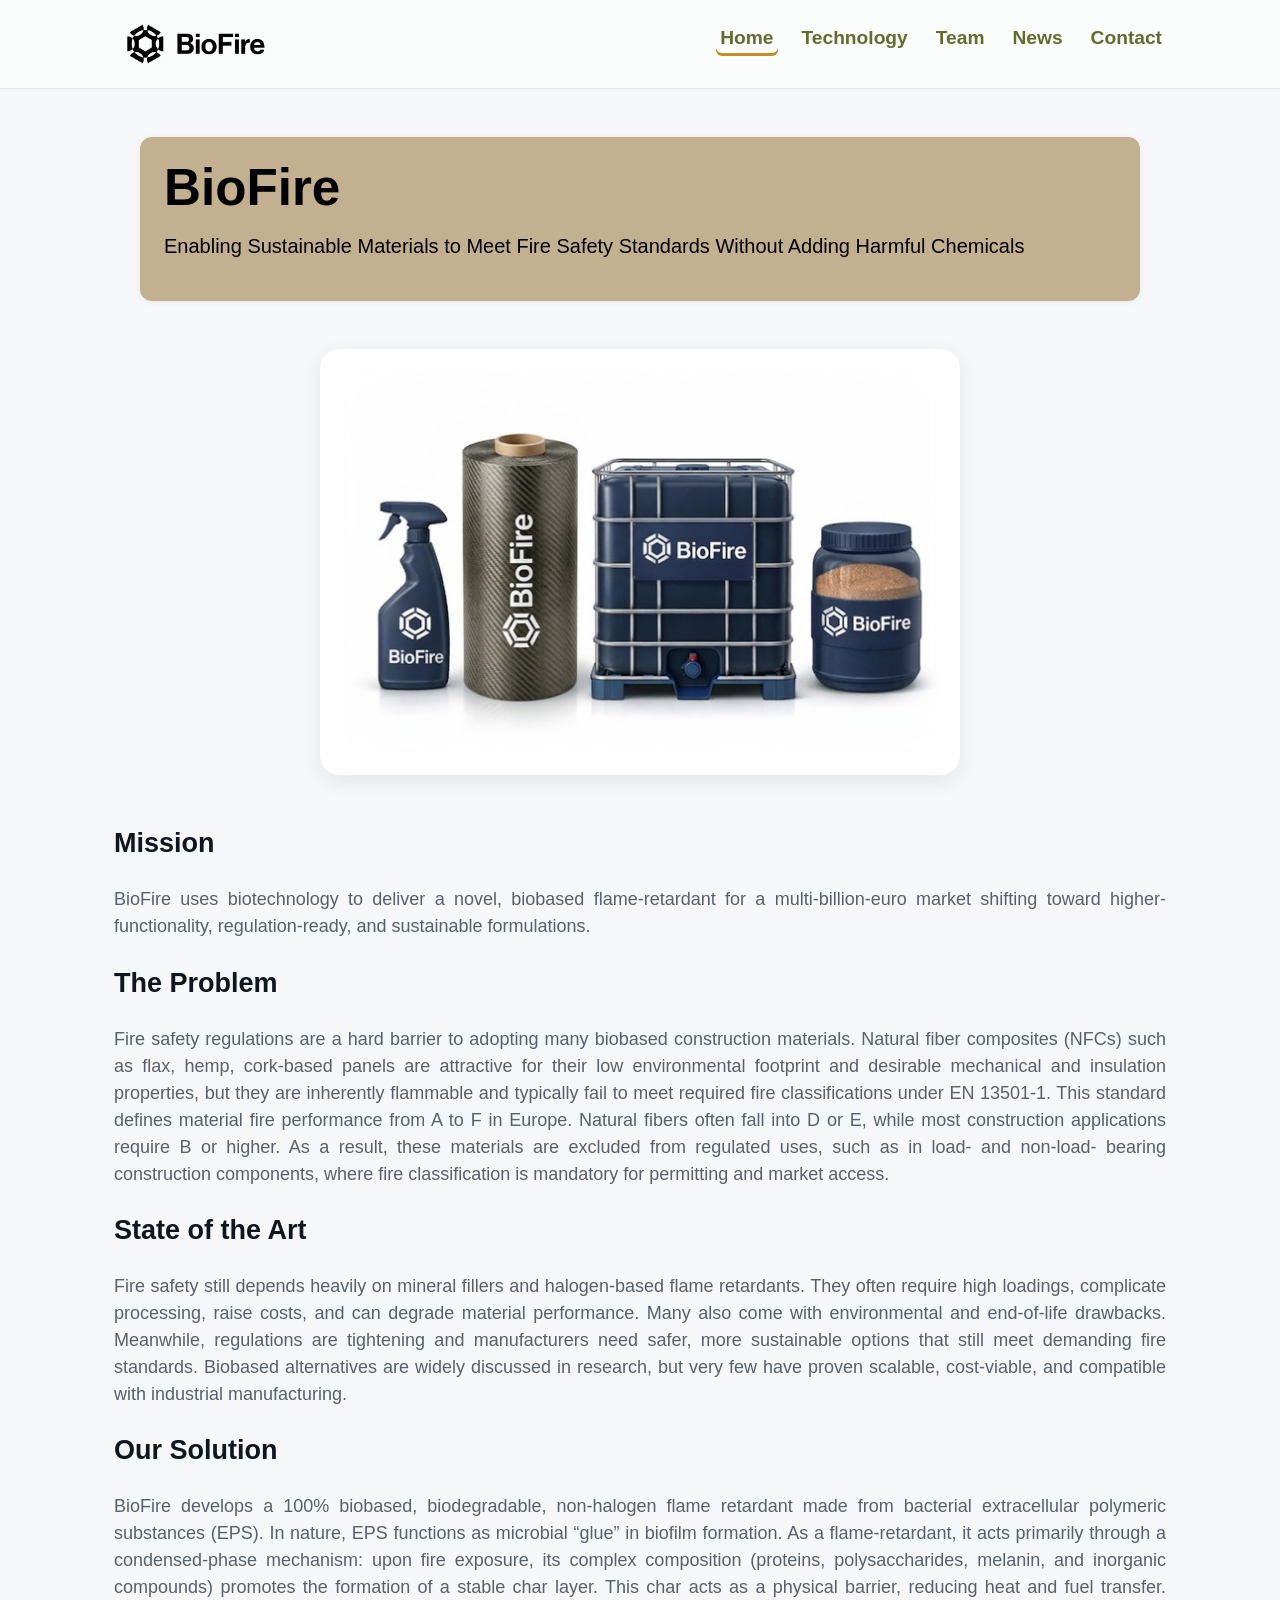
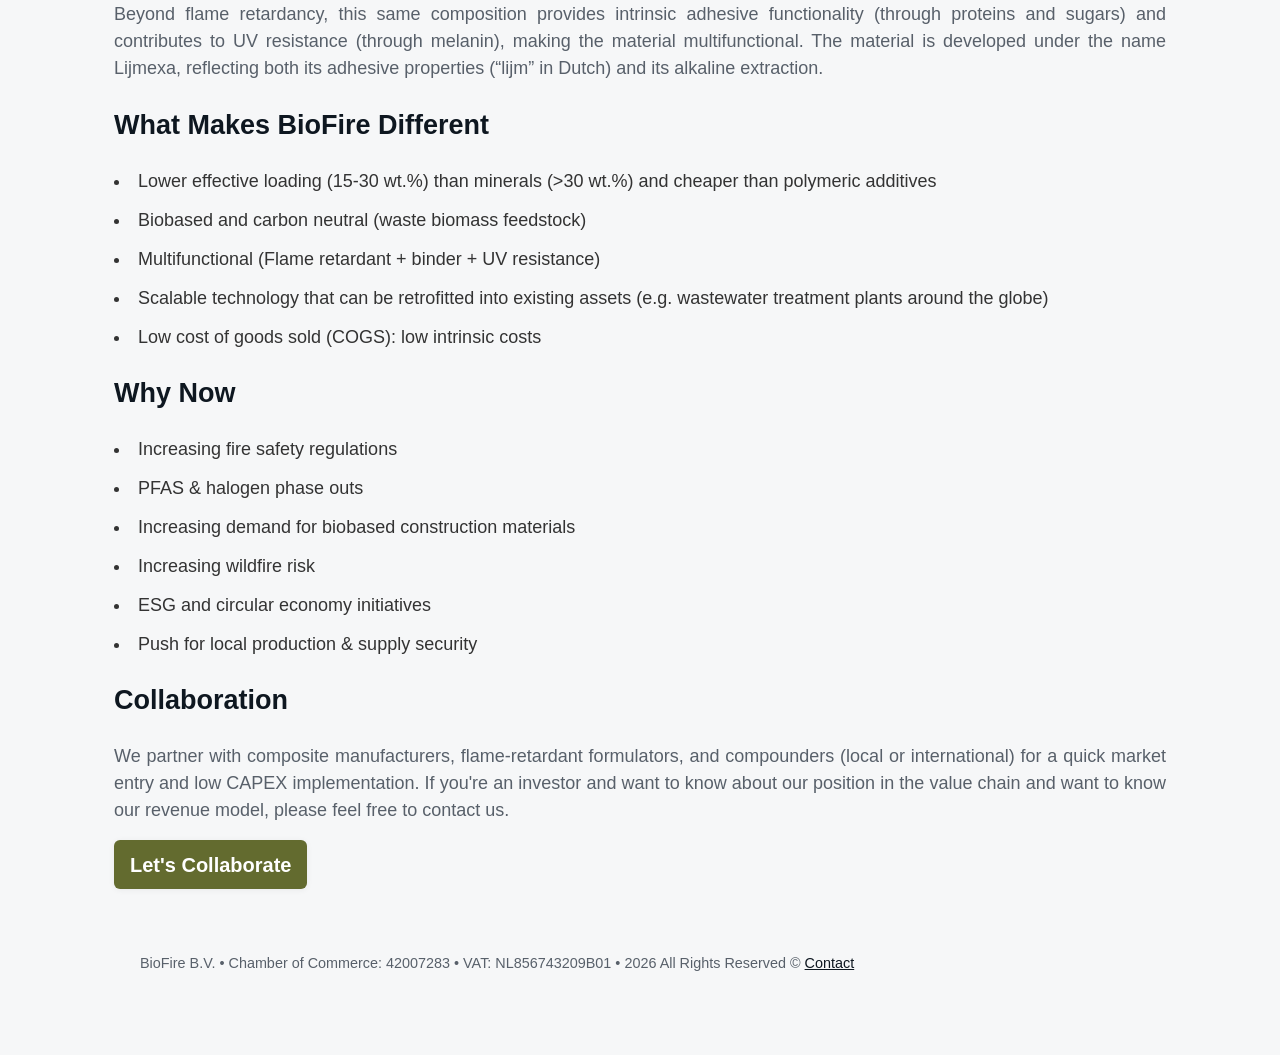
==== commit b25edc62: "Add files via upload" ====
--- a/index.html
+++ b/index.html
@@ -5,6 +5,14 @@
   <meta name="viewport" content="width=device-width, initial-scale=1" />
   <title>BioFire – Bacterially-Produced Flame Retardant Polymer</title>
   <link rel="stylesheet" href="style.css" />
+
+  <!-- Google Tag Manager -->
+<script>(function(w,d,s,l,i){w[l]=w[l]||[];w[l].push({'gtm.start':
+new Date().getTime(),event:'gtm.js'});var f=d.getElementsByTagName(s)[0],
+j=d.createElement(s),dl=l!='dataLayer'?'&l='+l:'';j.async=true;j.src=
+'https://www.googletagmanager.com/gtm.js?id='+i+dl;f.parentNode.insertBefore(j,f);
+})(window,document,'script','dataLayer','GTM-NFMWJ4TZ');</script>
+<!-- End Google Tag Manager -->
 </head>
 <body>
   <header class="header">
@@ -90,6 +98,10 @@
     </footer>
     <script src="script.js"></script>
   </main>
+  <!-- Google Tag Manager (noscript) -->
+<noscript><iframe src="https://www.googletagmanager.com/ns.html?id=GTM-NFMWJ4TZ"
+height="0" width="0" style="display:none;visibility:hidden"></iframe></noscript>
+<!-- End Google Tag Manager (noscript) -->
 </body>
 </html>
 
--- a/style.css
+++ b/style.css
@@ -168,16 +168,18 @@
 .hero-image-section {
   display: flex;
   justify-content: center;
+  align-items: center;
   margin: 0 0 var(--space-xl);
 }
 
 .hero-image {
   display: block;
-  width: 100%;
+  width: min(100%, 640px);
   max-width: 640px;
   height: auto;
+  margin: 0 auto;
   object-fit: contain;
-  border-radius: var(--radius-md);
+  border-radius: 20px;
   box-shadow: var(--shadow-md);
 }
 
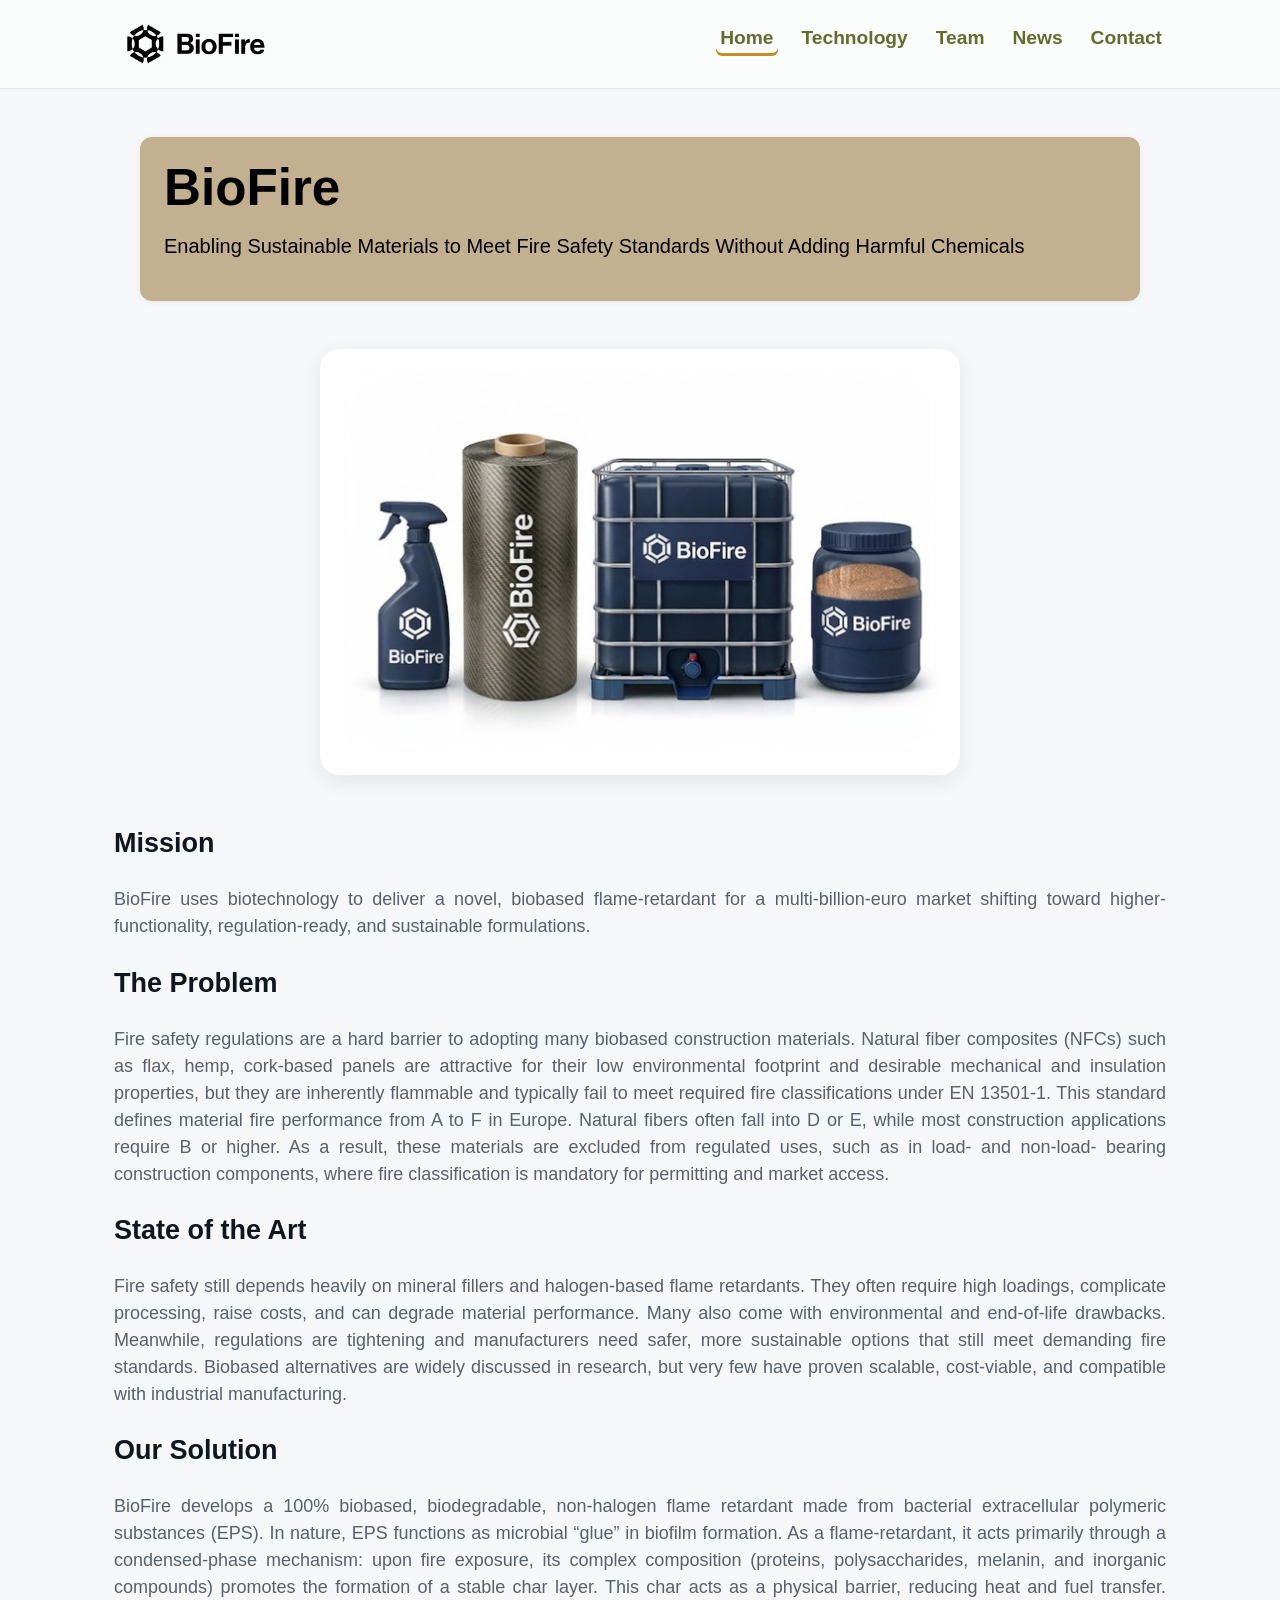
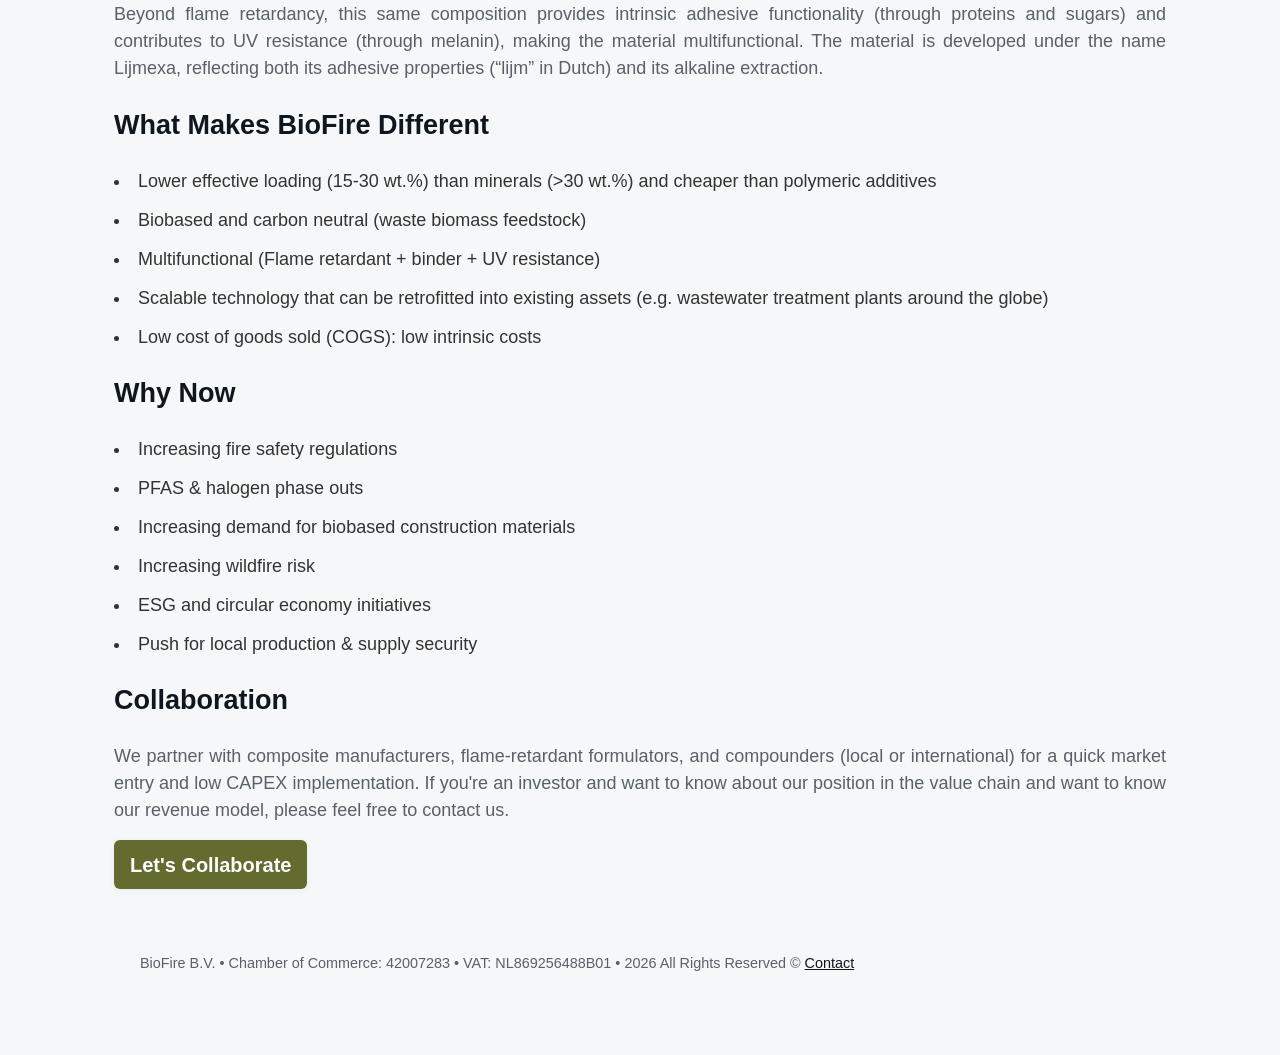
==== commit de595549: "Add files via upload" ====
--- a/index.html
+++ b/index.html
@@ -93,7 +93,7 @@
     </section>
     <footer>
       <div class="container">
-        <p> BioFire B.V. • Chamber of Commerce: 42007283 • VAT: NL856743209B01 • 2026 All Rights Reserved © <a href="contact.html">Contact</a></p>
+        <p> BioFire B.V. • Chamber of Commerce: 42007283 • VAT: NL869256488B01 • 2026 All Rights Reserved © <a href="contact.html">Contact</a></p>
       </div>
     </footer>
     <script src="script.js"></script>
